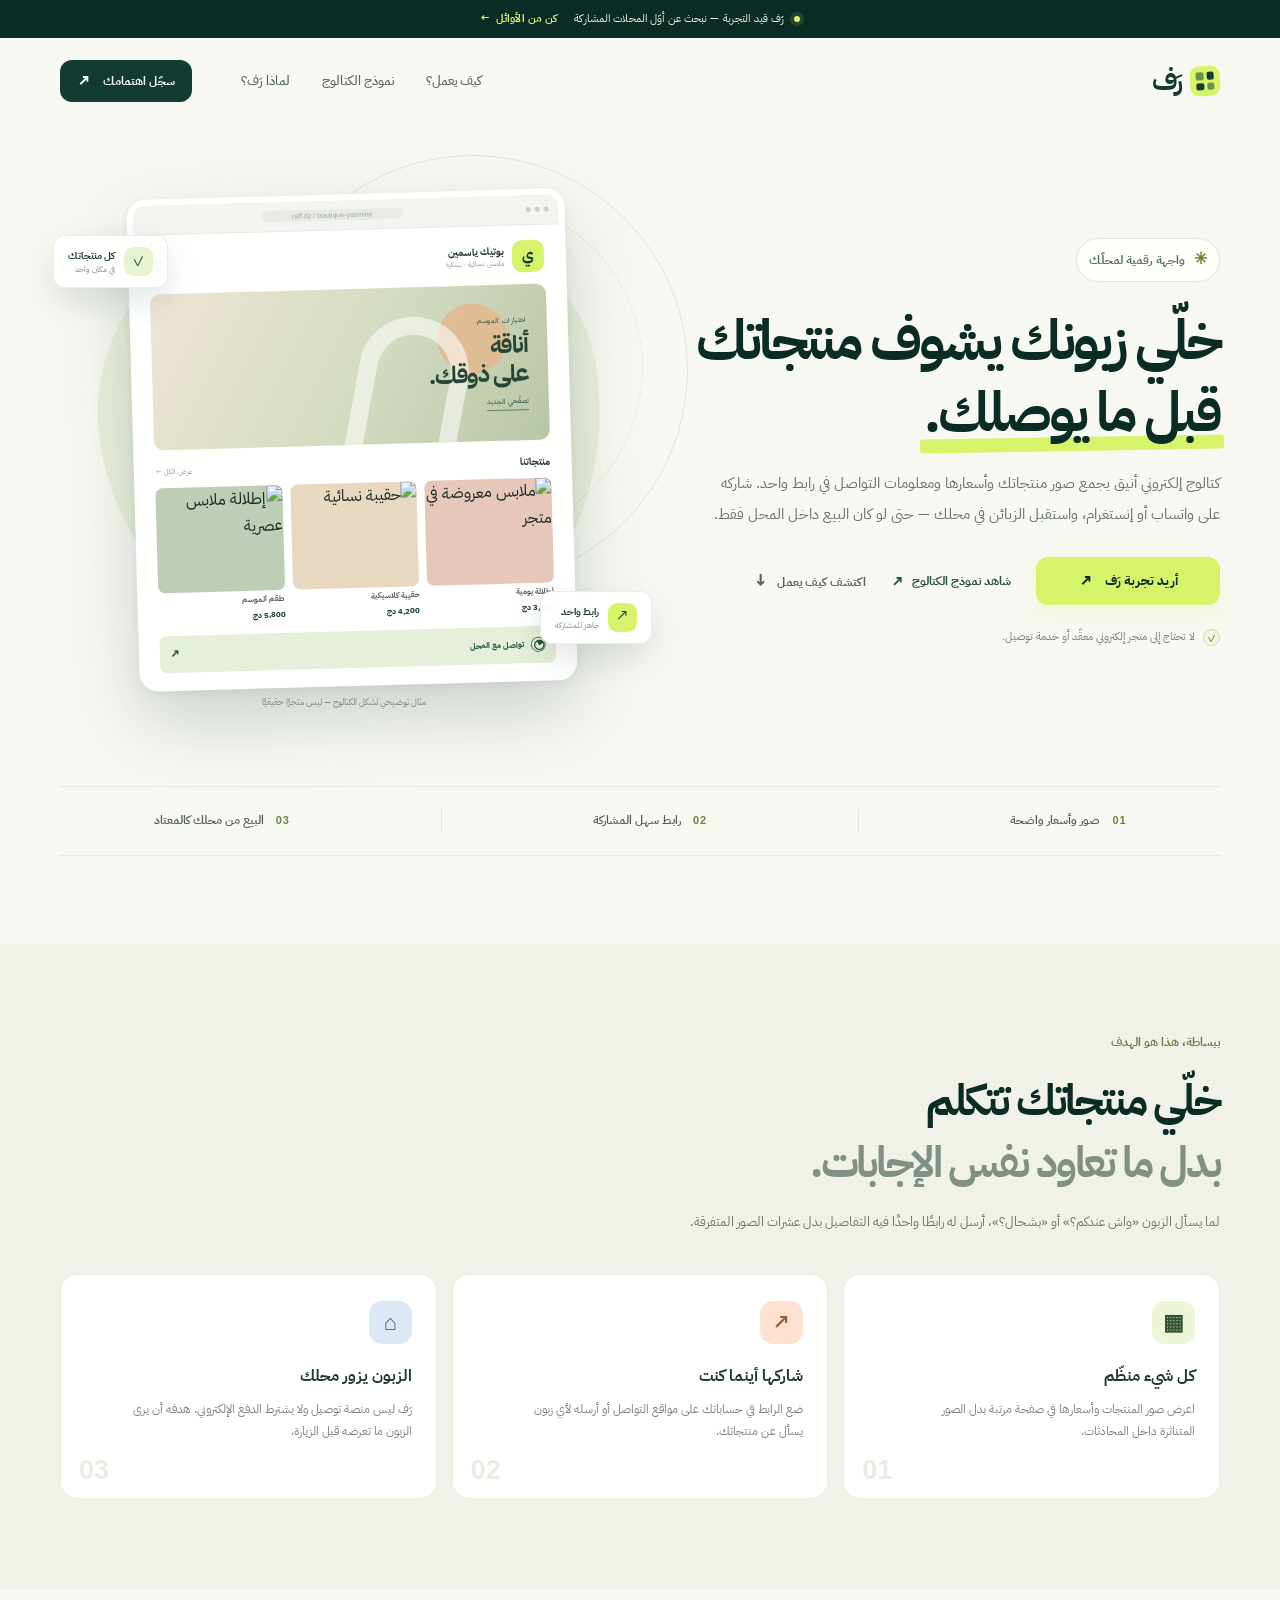
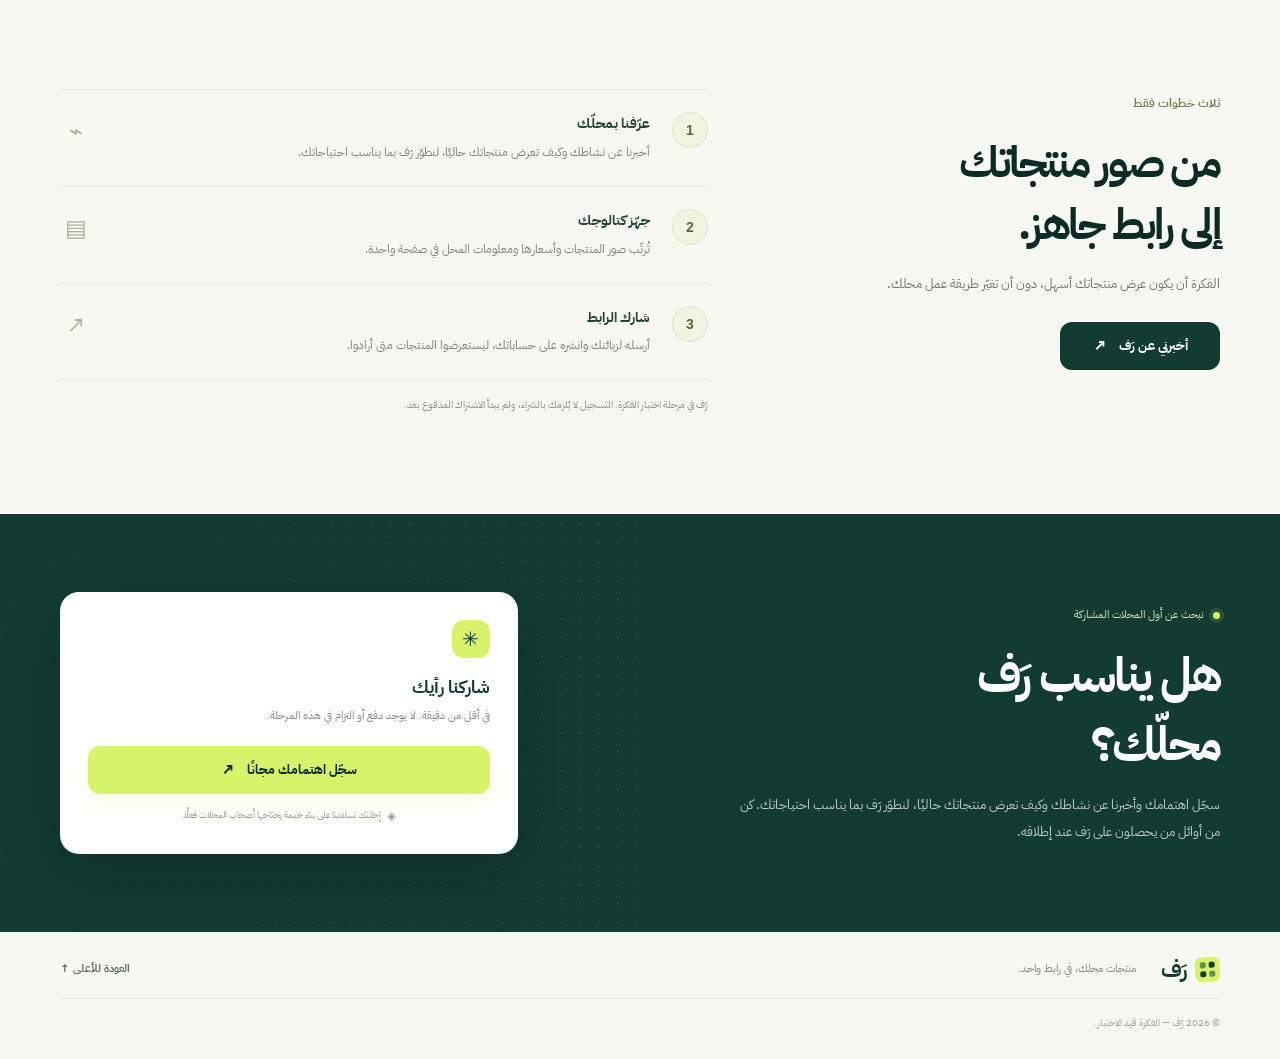
==== index.html @ 0fc5a739 "first commit" ====
<!doctype html>
<html lang="ar" dir="rtl">
<head>
  <meta charset="utf-8">
  <meta name="viewport" content="width=device-width, initial-scale=1">
  <meta name="theme-color" content="#123b32">
  <meta name="description" content="رَف: كتالوج رقمي بسيط وأنيق يعرض صور منتجات محلك وأسعارها في رابط واحد، حتى إن كان البيع داخل المحل فقط.">
  <title>رَف — منتجات محلك، في رابط واحد</title>
  <link rel="stylesheet" href="styles.css">
</head>
<body>
  <div class="announcement">
    <span class="announcement-dot" aria-hidden="true"></span>
    <span>رَف قيد التجربة — نبحث عن أوّل المحلات المشاركة</span>
    <a href="#join">كن من الأوائل <span aria-hidden="true">←</span></a>
  </div>

  <header class="site-header container">
    <a class="brand" href="#top" aria-label="رَف، الصفحة الرئيسية">
      <span class="brand-mark" aria-hidden="true"><i></i><i></i><i></i><i></i></span>
      <span class="brand-name">رَف</span>
    </a>
    <nav class="main-nav" aria-label="التنقل الرئيسي">
      <a href="#how">كيف يعمل؟</a>
      <a href="catalog.html">نموذج الكتالوج</a>
      <a href="#benefits">لماذا رَف؟</a>
    </nav>
    <a class="button button-dark header-cta" href="https://forms.gle/PUT_YOUR_FORM_LINK_HERE" target="_blank" rel="noopener noreferrer">سجّل اهتمامك <span aria-hidden="true">↗</span></a>
  </header>

  <main id="top">
    <section class="hero container">
      <div class="hero-copy">
        <div class="eyebrow"><span class="eyebrow-icon" aria-hidden="true">✳</span> واجهة رقمية لمحلّك</div>
        <h1>خلّي زبونك يشوف منتجاتك <span class="highlight">قبل ما يوصلك.</span></h1>
        <p class="hero-description">كتالوج إلكتروني أنيق يجمع صور منتجاتك وأسعارها ومعلومات التواصل في رابط واحد. شاركه على واتساب أو إنستغرام، واستقبل الزبائن في محلك — حتى لو كان البيع داخل المحل فقط.</p>
        <div class="hero-actions">
          <a class="button button-primary" href="https://forms.gle/PUT_YOUR_FORM_LINK_HERE" target="_blank" rel="noopener noreferrer">أريد تجربة رَف <span aria-hidden="true">↗</span></a>
          <a class="catalog-preview-link" href="catalog.html">شاهد نموذج الكتالوج <span aria-hidden="true">↗</span></a>
          <a class="text-link" href="#how">اكتشف كيف يعمل <span aria-hidden="true">↓</span></a>
        </div>
        <div class="hero-note"><span class="check-icon" aria-hidden="true">✓</span> لا تحتاج إلى متجر إلكتروني معقّد أو خدمة توصيل.</div>
      </div>

      <div class="hero-visual" aria-label="مثال بصري لكتالوج محل ملابس">
        <div class="visual-orbit orbit-one" aria-hidden="true"></div>
        <div class="visual-orbit orbit-two" aria-hidden="true"></div>
        <div class="floating-note note-top"><span class="mini-check" aria-hidden="true">✓</span><span><strong>كل منتجاتك</strong><small>في مكان واحد</small></span></div>
        <div class="catalog-window">
          <div class="browser-bar"><span></span><span></span><span></span><div class="browser-address">raff.dz / boutique-yasmine</div></div>
          <div class="catalog-content">
            <div class="store-topline"><span class="store-avatar">ي</span><div class="store-title"><strong>بوتيك ياسمين</strong><small>ملابس نسائية · بسكرة</small></div><span class="verified-mark" aria-label="مثال توضيحي">✓</span></div>
            <div class="store-cover">
              <div class="cover-copy"><span>اختيارات الموسم</span><strong>أناقة<br>على ذوقك.</strong><small>تصفّحي الجديد</small></div>
              <div class="cover-sun" aria-hidden="true"></div>
              <div class="cover-arch" aria-hidden="true"></div>
            </div>
            <div class="products-heading"><strong>منتجاتنا</strong><span>عرض الكل ←</span></div>
            <div class="product-grid">
              <article class="product-card">
                <div class="product-image image-one"><img src="https://images.unsplash.com/photo-1483985988355-763728e1935b?auto=format&fit=crop&w=360&q=80" alt="ملابس معروضة في متجر" loading="lazy"></div>
                <strong>إطلالة يومية</strong><span>3,500 دج</span>
              </article>
              <article class="product-card">
                <div class="product-image image-two"><img src="https://images.unsplash.com/photo-1548036328-c9fa89d128fa?auto=format&fit=crop&w=360&q=80" alt="حقيبة نسائية" loading="lazy"></div>
                <strong>حقيبة كلاسيكية</strong><span>4,200 دج</span>
              </article>
              <article class="product-card third-product">
                <div class="product-image image-three"><img src="https://images.unsplash.com/photo-1515886657613-9f3515b0c78f?auto=format&fit=crop&w=360&q=80" alt="إطلالة ملابس عصرية" loading="lazy"></div>
                <strong>طقم الموسم</strong><span>5,800 دج</span>
              </article>
            </div>
            <div class="store-contact"><span class="whatsapp-symbol" aria-hidden="true">◔</span><span>تواصل مع المحل</span><span class="contact-arrow" aria-hidden="true">↗</span></div>
          </div>
        </div>
        <div class="floating-note note-bottom"><span class="link-icon" aria-hidden="true">↗</span><span><strong>رابط واحد</strong><small>جاهز للمشاركة</small></span></div>
        <div class="visual-caption">مثال توضيحي لشكل الكتالوج — ليس متجرًا حقيقيًا</div>
      </div>
    </section>

    <section class="proof-strip container" aria-label="مزايا الخدمة">
      <div class="proof-item"><span class="proof-icon">01</span><span>صور وأسعار واضحة</span></div>
      <div class="proof-divider" aria-hidden="true"></div>
      <div class="proof-item"><span class="proof-icon">02</span><span>رابط سهل المشاركة</span></div>
      <div class="proof-divider" aria-hidden="true"></div>
      <div class="proof-item"><span class="proof-icon">03</span><span>البيع من محلك كالمعتاد</span></div>
    </section>

    <section class="benefits-section" id="benefits">
      <div class="container section-inner">
        <div class="section-heading">
          <span class="section-kicker">ببساطة، هذا هو الهدف</span>
          <h2>خلّي منتجاتك تتكلم<br><span class="muted-heading">بدل ما تعاود نفس الإجابات.</span></h2>
          <p>لما يسأل الزبون «واش عندكم؟» أو «بشحال؟»، أرسل له رابطًا واحدًا فيه التفاصيل بدل عشرات الصور المتفرقة.</p>
        </div>
        <div class="benefit-grid">
          <article class="benefit-card">
            <div class="benefit-icon icon-lime" aria-hidden="true">▦</div>
            <h3>كل شيء منظّم</h3>
            <p>اعرض صور المنتجات وأسعارها في صفحة مرتبة بدل الصور المتناثرة داخل المحادثات.</p>
            <span class="card-number">01</span>
          </article>
          <article class="benefit-card">
            <div class="benefit-icon icon-peach" aria-hidden="true">↗</div>
            <h3>شاركها أينما كنت</h3>
            <p>ضع الرابط في حساباتك على مواقع التواصل أو أرسله لأي زبون يسأل عن منتجاتك.</p>
            <span class="card-number">02</span>
          </article>
          <article class="benefit-card">
            <div class="benefit-icon icon-blue" aria-hidden="true">⌂</div>
            <h3>الزبون يزور محلك</h3>
            <p>رَف ليس منصة توصيل ولا يشترط الدفع الإلكتروني. هدفه أن يرى الزبون ما تعرضه قبل الزيارة.</p>
            <span class="card-number">03</span>
          </article>
        </div>
      </div>
    </section>

    <section class="how-section container" id="how">
      <div class="how-intro">
        <span class="section-kicker">ثلاث خطوات فقط</span>
        <h2>من صور منتجاتك<br>إلى رابط جاهز.</h2>
        <p>الفكرة أن يكون عرض منتجاتك أسهل، دون أن تغيّر طريقة عمل محلك.</p>
        <a class="button button-dark" href="https://forms.gle/PUT_YOUR_FORM_LINK_HERE" target="_blank" rel="noopener noreferrer">أخبرني عن رَف <span aria-hidden="true">↗</span></a>
      </div>
      <div class="steps-list">
        <article class="step-item"><span class="step-num">1</span><div><h3>عرّفنا بمحلّك</h3><p>أخبرنا عن نشاطك وكيف تعرض منتجاتك حاليًا، لنطوّر رَف بما يناسب احتياجاتك.</p></div><span class="step-symbol" aria-hidden="true">⌁</span></article>
        <article class="step-item"><span class="step-num">2</span><div><h3>جهّز كتالوجك</h3><p>تُرتّب صور المنتجات وأسعارها ومعلومات المحل في صفحة واحدة.</p></div><span class="step-symbol" aria-hidden="true">▤</span></article>
        <article class="step-item"><span class="step-num">3</span><div><h3>شارك الرابط</h3><p>أرسله لزبائنك وانشره على حساباتك، ليستعرضوا المنتجات متى أرادوا.</p></div><span class="step-symbol" aria-hidden="true">↗</span></article>
        <p class="steps-disclaimer">رَف في مرحلة اختبار الفكرة. التسجيل لا يُلزمك بالشراء، ولم يبدأ الاشتراك المدفوع بعد.</p>
      </div>
    </section>

    <section class="join-section" id="join">
      <div class="join-pattern" aria-hidden="true"></div>
      <div class="container join-content">
        <div class="join-copy">
          <span class="join-label"><span></span> نبحث عن أول المحلات المشاركة</span>
          <h2>هل يناسب رَف<br>محلّك؟</h2>
          <p>سجّل اهتمامك وأخبرنا عن نشاطك وكيف تعرض منتجاتك حاليًا، لنطوّر رَف بما يناسب احتياجاتك. كن من أوائل من يحصلون على رَف عند إطلاقه.</p>
        </div>
        <div class="join-action-card">
          <div class="form-mini-icon" aria-hidden="true">✳</div>
          <h3>شاركنا رأيك</h3>
          <p>في أقل من دقيقة. لا يوجد دفع أو التزام في هذه المرحلة.</p>
          <a class="button button-primary button-full" href="https://forms.gle/PUT_YOUR_FORM_LINK_HERE" target="_blank" rel="noopener noreferrer">سجّل اهتمامك مجانًا <span aria-hidden="true">↗</span></a>
          <span class="privacy-note"><span aria-hidden="true">◈</span>إجابتك تساعدنا على بناء خدمة يحتاجها أصحاب المحلات فعلًا.</span>
        </div>
      </div>
    </section>
  </main>

  <footer class="site-footer container">
    <a class="brand footer-brand" href="#top" aria-label="رَف، العودة إلى الأعلى"><span class="brand-mark" aria-hidden="true"><i></i><i></i><i></i><i></i></span><span class="brand-name">رَف</span></a>
    <p>منتجات محلك، في رابط واحد.</p>
    <a href="#top" class="back-to-top">العودة للأعلى ↑</a>
    <small>© 2026 رَف — الفكرة قيد الاختبار.</small>
  </footer>
</body>
</html>
---- styles.css ----
@import url('https://fonts.googleapis.com/css2?family=IBM+Plex+Sans+Arabic:wght@400;500;600;700&display=swap');

:root {
  --forest: #123b32;
  --forest-deep: #0b2b25;
  --forest-soft: #1d5144;
  --lime: #d7f36a;
  --lime-dark: #c5e64d;
  --paper: #f8f8f2;
  --white: #ffffff;
  --ink: #172722;
  --muted: #68756e;
  --line: #e5e8df;
  --peach: #ffe1cf;
  --blue: #dce9f4;
  --radius-lg: 28px;
  --shadow: 0 28px 80px rgba(11, 43, 37, .13);
}

* { box-sizing: border-box; }
html { scroll-behavior: smooth; }
body {
  margin: 0;
  background: var(--paper);
  color: var(--ink);
  font-family: "IBM Plex Sans Arabic", Tahoma, Arial, sans-serif;
  line-height: 1.7;
  -webkit-font-smoothing: antialiased;
}
a { color: inherit; text-decoration: none; }
button, a { -webkit-tap-highlight-color: transparent; }
.container { width: min(1160px, calc(100% - 48px)); margin-inline: auto; }

.announcement {
  min-height: 38px;
  padding: 7px 20px;
  display: flex;
  align-items: center;
  justify-content: center;
  gap: 10px;
  background: var(--forest-deep);
  color: #edf3e3;
  font-size: 11px;
  letter-spacing: .01em;
}
.announcement-dot { width: 6px; height: 6px; background: var(--lime); border-radius: 50%; box-shadow: 0 0 0 4px rgba(215,243,106,.13); }
.announcement a { color: var(--lime); font-weight: 700; margin-inline-start: 7px; white-space: nowrap; }
.announcement a span { display: inline-block; margin-inline-start: 3px; }

.site-header { height: 86px; display: flex; align-items: center; justify-content: space-between; gap: 24px; }
.brand { display: inline-flex; align-items: center; gap: 9px; flex-shrink: 0; }
.brand-name { font-size: 27px; line-height: 1; font-weight: 700; letter-spacing: -.07em; color: var(--forest); }
.brand-mark { width: 30px; height: 30px; padding: 6px; display: grid; grid-template-columns: 1fr 1fr; gap: 3px; background: var(--lime); border-radius: 9px; transform: rotate(-4deg); }
.brand-mark i { display: block; border-radius: 2px; background: var(--forest); }
.brand-mark i:nth-child(2), .brand-mark i:nth-child(3) { opacity: .55; }
.main-nav { display: flex; align-items: center; gap: 32px; margin-inline-start: auto; margin-inline-end: 25px; }
.main-nav a { color: #59685f; font-size: 13px; font-weight: 500; transition: color .2s; }
.main-nav a:hover, .text-link:hover { color: var(--forest-soft); }
.button { min-height: 48px; display: inline-flex; align-items: center; justify-content: center; gap: 12px; border: 1px solid transparent; border-radius: 12px; padding: 12px 20px; font-family: inherit; font-size: 13px; font-weight: 700; transition: transform .2s, background .2s, box-shadow .2s; }
.button:hover { transform: translateY(-2px); }
.button span { font-size: 16px; line-height: 1; }
.button-dark { color: #fff; background: var(--forest); }
.button-dark:hover { background: var(--forest-soft); }
.header-cta { min-height: 42px; padding: 9px 16px; font-size: 12px; }
.button-primary { color: var(--forest-deep); background: var(--lime); box-shadow: 0 8px 20px rgba(215,243,106,.18); }
.button-primary:hover { background: var(--lime-dark); box-shadow: 0 11px 25px rgba(215,243,106,.25); }
.button-full { width: 100%; }

.hero { display: grid; grid-template-columns: .96fr 1.04fr; align-items: center; gap: 38px; padding-top: 48px; padding-bottom: 72px; }
.hero-copy { padding-block: 32px; position: relative; z-index: 2; }
.eyebrow, .section-kicker { display: inline-flex; align-items: center; gap: 9px; color: #547264; font-size: 12px; font-weight: 700; }
.eyebrow { padding: 7px 12px; border: 1px solid #e3e8da; border-radius: 50px; background: #fffef9; }
.eyebrow-icon { color: #6c8535; font-size: 16px; }
h1 { max-width: 570px; margin: 23px 0 18px; color: var(--forest-deep); font-size: clamp(37px, 4.3vw, 57px); line-height: 1.32; font-weight: 700; letter-spacing: -.055em; }
.highlight { position: relative; white-space: nowrap; z-index: 0; }
.highlight::after { content: ""; position: absolute; right: -4px; left: -4px; bottom: 3px; height: 14px; border-radius: 3px; background: var(--lime); z-index: -1; transform: rotate(-1deg); }
.hero-description { max-width: 510px; margin: 0; color: #637169; font-size: 15px; line-height: 2.05; }
.hero-actions { display: flex; align-items: center; gap: 25px; flex-wrap: wrap; margin-top: 28px; }
.hero-actions .button { min-width: 184px; }
.text-link { font-size: 12px; color: #516259; font-weight: 700; transition: color .2s; }
.text-link span { margin-inline-start: 6px; font-size: 17px; }
.hero-note { display: flex; align-items: center; gap: 8px; margin-top: 23px; color: #77837a; font-size: 11px; }
.check-icon { width: 17px; height: 17px; display: inline-grid; place-items: center; border: 1px solid #cbd7b1; border-radius: 50%; color: #58772d; background: #f0f5df; font-size: 10px; }

.hero-visual { position: relative; min-width: 0; padding: 22px 8px 28px; isolation: isolate; }
.hero-visual::before { content: ""; position: absolute; inset: 4% 7% 8%; background: #eaf0dc; border-radius: 47% 53% 47% 53% / 44% 44% 56% 56%; transform: rotate(-8deg); z-index: -2; }
.visual-orbit { position: absolute; border: 1px solid rgba(18,59,50,.1); border-radius: 50%; z-index: -1; }
.orbit-one { width: 430px; height: 430px; top: -17px; right: -45px; }
.orbit-two { width: 340px; height: 340px; top: 26px; right: 0; border-style: dashed; }
.catalog-window { width: min(100%, 438px); margin-inline: auto; overflow: hidden; border: 6px solid rgba(255,255,255,.9); border-radius: 19px; background: #fff; box-shadow: 0 30px 72px rgba(18,59,50,.2), 0 3px 10px rgba(18,59,50,.06); transform: rotate(-1.6deg); }
.browser-bar { height: 30px; background: #f2f4ef; display: flex; align-items: center; gap: 4px; padding: 0 10px; border-bottom: 1px solid #e8ebe5; }
.browser-bar > span { width: 5px; height: 5px; border-radius: 50%; background: #cbd0c5; }
.browser-address { direction: ltr; margin-inline: auto; padding: 2px 30px; border-radius: 5px; color: #9ba39b; background: #e8ebe5; font: 7px Arial, sans-serif; }
.catalog-content { padding: 15px 15px 12px; }
.store-topline { display: flex; align-items: center; gap: 8px; padding: 0 1px 12px; }
.store-avatar { display: grid; place-items: center; width: 32px; height: 32px; border-radius: 10px; color: var(--forest); background: var(--lime); font-size: 15px; font-weight: 700; }
.store-title { display: flex; flex-direction: column; line-height: 1.55; }
.store-title strong { font-size: 10px; color: #223b32; }
.store-title small { color: #8b958d; font-size: 7px; }
.verified-mark { margin-inline-start: auto; display: grid; place-items: center; width: 14px; height: 14px; border-radius: 50%; color: #fff; background: #739553; font: 8px Arial,sans-serif; }
.store-cover { position: relative; overflow: hidden; height: 156px; display: flex; align-items: center; background: linear-gradient(118deg, #eee5d5 0%, #d2dbbf 56%, #b9c6a5 100%); border-radius: 10px; }
.cover-copy { position: relative; z-index: 2; display: flex; flex-direction: column; align-items: flex-start; padding-inline-start: 20px; color: #274536; }
.cover-copy > span { font-size: 7px; letter-spacing: .05em; margin-bottom: 4px; }
.cover-copy strong { font-size: 24px; line-height: 1.2; letter-spacing: -.06em; }
.cover-copy small { margin-top: 8px; font-size: 7px; border-bottom: 1px solid #6d7f5b; padding-bottom: 2px; }
.cover-sun { position: absolute; top: 18px; right: 40px; width: 70px; height: 70px; background: #e5b78c; border-radius: 50%; opacity: .8; }
.cover-arch { position: absolute; bottom: -28px; right: 84px; width: 110px; height: 155px; border: 18px solid rgba(255,255,255,.55); border-bottom: 0; border-radius: 70px 70px 0 0; transform: rotate(12deg); }
.products-heading { display: flex; align-items: center; justify-content: space-between; margin: 13px 1px 8px; }
.products-heading strong { color: #263a30; font-size: 10px; }
.products-heading span { color: #8c988b; font-size: 7px; }
.product-grid { display: grid; grid-template-columns: repeat(3, minmax(0, 1fr)); gap: 8px; }
.product-card { min-width: 0; display: flex; flex-direction: column; gap: 2px; }
.product-image { height: 105px; overflow: hidden; background: #e7e8dc; border-radius: 7px; }
.product-image img { display: block; width: 100%; height: 100%; object-fit: cover; }
.image-one { background: #e8c7bb; }
.image-two { background: #e8d8c0; }
.image-three { background: #bfcdb6; }
.product-card strong { overflow: hidden; color: #48564b; font-size: 8px; font-weight: 600; white-space: nowrap; text-overflow: ellipsis; }
.product-card > span { color: #183e31; font-size: 8px; font-weight: 700; }
.store-contact { display: flex; align-items: center; justify-content: center; gap: 7px; margin-top: 12px; padding: 8px 10px; background: #e5efda; color: #28513d; border-radius: 7px; font-size: 8px; font-weight: 700; }
.whatsapp-symbol { display: inline-grid; place-items: center; width: 15px; height: 15px; border: 1.5px solid #53845a; border-radius: 50%; font-size: 13px; line-height: 1; transform: rotate(-30deg); }
.contact-arrow { margin-inline-start: auto; font-size: 12px; }
.floating-note { display: flex; align-items: center; gap: 9px; padding: 11px 14px; background: rgba(255,255,255,.96); border: 1px solid rgba(229,232,223,.8); border-radius: 12px; box-shadow: 0 14px 32px rgba(18,59,50,.12); position: absolute; z-index: 3; }
.floating-note span:last-child { display: flex; flex-direction: column; line-height: 1.5; }
.floating-note strong { font-size: 10px; color: #1a382f; }
.floating-note small { font-size: 8px; color: #7f8b81; }
.mini-check, .link-icon { display: grid; place-items: center; flex-shrink: 0; width: 29px; height: 29px; border-radius: 9px; color: #2b513b; background: #e8f3cf; font-size: 14px; }
.link-icon { color: var(--forest); background: var(--lime); font-size: 16px; }
.note-top { top: 63px; left: -7px; }
.note-bottom { bottom: 70px; right: -9px; }
.visual-caption { position: absolute; bottom: 3px; width: 100%; text-align: center; color: #839087; font-size: 9px; }

.proof-strip { display: flex; align-items: center; justify-content: space-around; gap: 20px; padding: 22px 28px; margin-bottom: 88px; border-block: 1px solid var(--line); }
.proof-item { display: flex; align-items: center; gap: 12px; color: #536259; font-size: 12px; font-weight: 600; }
.proof-icon { color: #698247; font-family: Arial, sans-serif; font-size: 11px; font-weight: 700; letter-spacing: .08em; }
.proof-divider { width: 1px; height: 24px; background: #e0e5d8; }

.benefits-section { padding-block: 84px 90px; background: #f0f2e9; }
.section-heading { max-width: 680px; margin-bottom: 39px; }
.section-kicker { color: #6a824a; }
h2 { margin: 15px 0; font-size: clamp(31px, 3.6vw, 43px); line-height: 1.45; color: var(--forest-deep); font-weight: 700; letter-spacing: -.05em; }
.muted-heading { color: #819084; }
.section-heading > p, .how-intro > p { max-width: 545px; margin: 0; color: #69766c; font-size: 13px; line-height: 2; }
.benefit-grid { display: grid; grid-template-columns: repeat(3, 1fr); gap: 15px; }
.benefit-card { min-height: 225px; position: relative; padding: 26px 24px; background: #fff; border: 1px solid #e8ebdf; border-radius: 17px; overflow: hidden; transition: transform .2s, box-shadow .2s; }
.benefit-card:hover { transform: translateY(-4px); box-shadow: 0 15px 35px rgba(18,59,50,.07); }
.benefit-icon { width: 43px; height: 43px; display: grid; place-items: center; border-radius: 13px; font-size: 22px; font-weight: 600; }
.icon-lime { color: #365331; background: #edf5d7; }
.icon-peach { color: #975e3d; background: var(--peach); }
.icon-blue { color: #3d627f; background: var(--blue); }
.benefit-card h3 { margin: 19px 0 7px; color: #203b30; font-size: 16px; }
.benefit-card p { max-width: 280px; margin: 0; color: #79837b; font-size: 12px; line-height: 1.9; }
.card-number { position: absolute; bottom: 12px; left: 18px; color: #e8ece3; font: 700 27px Arial,sans-serif; }

.how-section { display: grid; grid-template-columns: .8fr 1.2fr; gap: 80px; padding-block: 100px; }
.how-intro h2 { margin-bottom: 15px; }
.how-intro > p { max-width: 360px; margin-bottom: 25px; }
.how-intro .button { min-width: 160px; }
.steps-list { border-top: 1px solid var(--line); }
.step-item { display: grid; grid-template-columns: 42px 1fr 32px; align-items: start; gap: 16px; padding: 22px 0; border-bottom: 1px solid var(--line); }
.step-num { width: 36px; height: 36px; display: grid; place-items: center; border: 1px solid #dce4ce; border-radius: 50%; background: #f0f5df; color: #516b36; font: 600 14px Arial,sans-serif; }
.step-item h3 { margin: 0 0 5px; color: #244035; font-size: 14px; }
.step-item p { max-width: 430px; margin: 0; color: #79837a; font-size: 12px; line-height: 1.9; }
.step-symbol { color: #a4b395; font-size: 23px; text-align: center; }
.steps-disclaimer { margin: 15px 0 0; color: #8a9289; font-size: 10px; line-height: 1.9; }

.join-section { position: relative; overflow: hidden; padding-block: 78px; background: var(--forest); color: #fff; }
.join-pattern { position: absolute; inset: 0 50% 0 0; opacity: .12; background-image: radial-gradient(#d7f36a 1px, transparent 1px); background-size: 19px 19px; mask-image: linear-gradient(90deg, transparent, #000); }
.join-content { position: relative; display: grid; grid-template-columns: 1fr .73fr; align-items: center; gap: 75px; }
.join-label { display: inline-flex; align-items: center; gap: 9px; color: #d7e8bf; font-size: 11px; }
.join-label span { width: 7px; height: 7px; border-radius: 50%; background: var(--lime); box-shadow: 0 0 0 4px rgba(215,243,106,.13); }
.join-copy h2 { color: #fff; margin: 14px 0 12px; font-size: clamp(34px, 4vw, 47px); }
.join-copy p { max-width: 490px; margin: 0; color: #c0d0c7; font-size: 13px; line-height: 2.1; }
.join-action-card { padding: 27px; color: var(--ink); background: #fff; border: 1px solid rgba(255,255,255,.4); border-radius: 19px; box-shadow: 0 20px 65px rgba(0,0,0,.16); }
.form-mini-icon { width: 38px; height: 38px; display: grid; place-items: center; border-radius: 12px; color: var(--forest); background: var(--lime); font-size: 20px; }
.join-action-card h3 { margin: 14px 0 3px; color: var(--forest); font-size: 18px; }
.join-action-card > p { margin: 0 0 19px; color: #7c877e; font-size: 11px; line-height: 1.9; }
.privacy-note { display: flex; justify-content: center; align-items: center; gap: 6px; margin-top: 12px; color: #929b92; font-size: 9px; }
.privacy-note span { font-size: 12px; }

.site-footer { display: grid; grid-template-columns: auto 1fr auto; align-items: center; gap: 16px 25px; padding-block: 25px 28px; }
.footer-brand .brand-mark { width: 25px; height: 25px; padding: 5px; border-radius: 7px; }
.footer-brand .brand-name { font-size: 22px; }
.site-footer p { margin: 0; color: #7c877d; font-size: 11px; }
.back-to-top { color: #526259; font-size: 11px; font-weight: 600; }
.site-footer > small { grid-column: 1 / -1; padding-top: 15px; border-top: 1px solid var(--line); color: #9aa298; font-size: 10px; }

@media (min-width: 1400px) {
  .hero { padding-top: 62px; padding-bottom: 88px; }
}
@media (max-width: 900px) {
  .container { width: min(100% - 36px, 680px); }
  .main-nav { gap: 18px; margin-inline-end: 4px; }
  .hero { grid-template-columns: 1fr; gap: 10px; padding-top: 25px; }
  .hero-copy { padding-block: 22px 0; }
  .hero-visual { width: min(100%, 540px); margin: 0 auto; padding-block: 30px 33px; }
  .catalog-window { width: min(100%, 410px); }
  .note-top { left: 0; }
  .note-bottom { right: -1px; }
  .orbit-one { right: 0; }
  .orbit-two { right: 40px; }
  .proof-strip { margin-bottom: 60px; }
  .benefits-section { padding-block: 65px; }
  .how-section { grid-template-columns: 1fr; gap: 40px; padding-block: 70px; }
  .join-content { grid-template-columns: 1fr .9fr; gap: 30px; }
}
@media (max-width: 600px) {
  .container { width: calc(100% - 34px); }
  .announcement { gap: 7px; padding-inline: 10px; font-size: 9px; }
  .announcement a { margin-inline-start: 2px; }
  .site-header { height: 72px; gap: 10px; }
  .brand-name { font-size: 24px; }
  .brand-mark { width: 27px; height: 27px; padding: 5px; }
  .main-nav { display: none; }
  .header-cta { padding: 8px 12px; min-height: 39px; font-size: 10px; }
  .hero { padding-top: 18px; padding-bottom: 40px; }
  .hero-copy { padding-top: 15px; }
  .eyebrow { font-size: 10px; }
  h1 { margin-top: 18px; font-size: clamp(34px, 9.6vw, 46px); line-height: 1.4; }
  .hero-description { font-size: 13px; line-height: 2; }
  .hero-actions { align-items: flex-start; gap: 18px; margin-top: 23px; }
  .hero-actions .button { min-width: 0; padding: 12px 16px; font-size: 12px; }
  .text-link { align-self: center; font-size: 11px; }
  .hero-note { align-items: flex-start; font-size: 10px; }
  .hero-visual { padding: 23px 4px 32px; margin-top: 10px; }
  .catalog-window { width: 94%; border-width: 5px; }
  .catalog-content { padding: 11px 10px 9px; }
  .store-cover { height: 130px; }
  .product-image { height: 83px; }
  .cover-copy { padding-inline-start: 14px; }
  .cover-copy strong { font-size: 21px; }
  .cover-sun { right: 23px; width: 60px; height: 60px; }
  .cover-arch { right: 55px; }
  .note-top { top: 39px; left: -3px; }
  .note-bottom { bottom: 53px; right: -3px; }
  .floating-note { padding: 8px 10px; gap: 6px; }
  .floating-note strong { font-size: 9px; }
  .floating-note small { font-size: 7px; }
  .mini-check, .link-icon { width: 25px; height: 25px; }
  .visual-caption { font-size: 8px; }
  .proof-strip { display: grid; grid-template-columns: 1fr; gap: 13px; align-items: start; padding: 20px 4px; margin-bottom: 42px; }
  .proof-item { gap: 11px; font-size: 11px; }
  .proof-divider { width: 100%; height: 1px; }
  .benefits-section { padding-block: 52px; }
  .section-heading { margin-bottom: 25px; }
  h2 { font-size: 32px; }
  .section-heading > p, .how-intro > p { font-size: 12px; }
  .benefit-grid { grid-template-columns: 1fr; gap: 10px; }
  .benefit-card { min-height: 0; padding: 21px; }
  .benefit-card h3 { margin-top: 13px; }
  .benefit-card p { max-width: 100%; padding-bottom: 3px; }
  .how-section { padding-block: 54px; gap: 29px; }
  .step-item { grid-template-columns: 35px 1fr 22px; gap: 12px; padding-block: 18px; }
  .step-num { width: 31px; height: 31px; }
  .step-item h3 { font-size: 13px; }
  .step-item p { font-size: 11px; }
  .join-section { padding-block: 53px; }
  .join-content { grid-template-columns: 1fr; gap: 26px; }
  .join-copy h2 { font-size: 38px; }
  .join-copy p { font-size: 12px; }
  .join-action-card { padding: 23px; }
  .site-footer { grid-template-columns: auto 1fr; gap: 10px 15px; }
  .site-footer p { font-size: 10px; }
  .back-to-top { grid-column: 1 / -1; grid-row: 2; }
  .site-footer > small { margin-top: 6px; }
}

@media (prefers-reduced-motion: reduce) {
  html { scroll-behavior: auto; }
  *, *::before, *::after { transition-duration: .01ms !important; animation-duration: .01ms !important; }
}


/* Link to the catalog preview added for the landing-page experiment */
.catalog-preview-link { display: inline-flex; align-items: center; justify-content: center; gap: 7px; color: #284f40; font-size: 12px; font-weight: 700; white-space: nowrap; }
.catalog-preview-link span { font-size: 15px; }
.catalog-preview-link:hover { color: #698247; }
@media (max-width: 600px) { .catalog-preview-link { font-size: 11px; } }
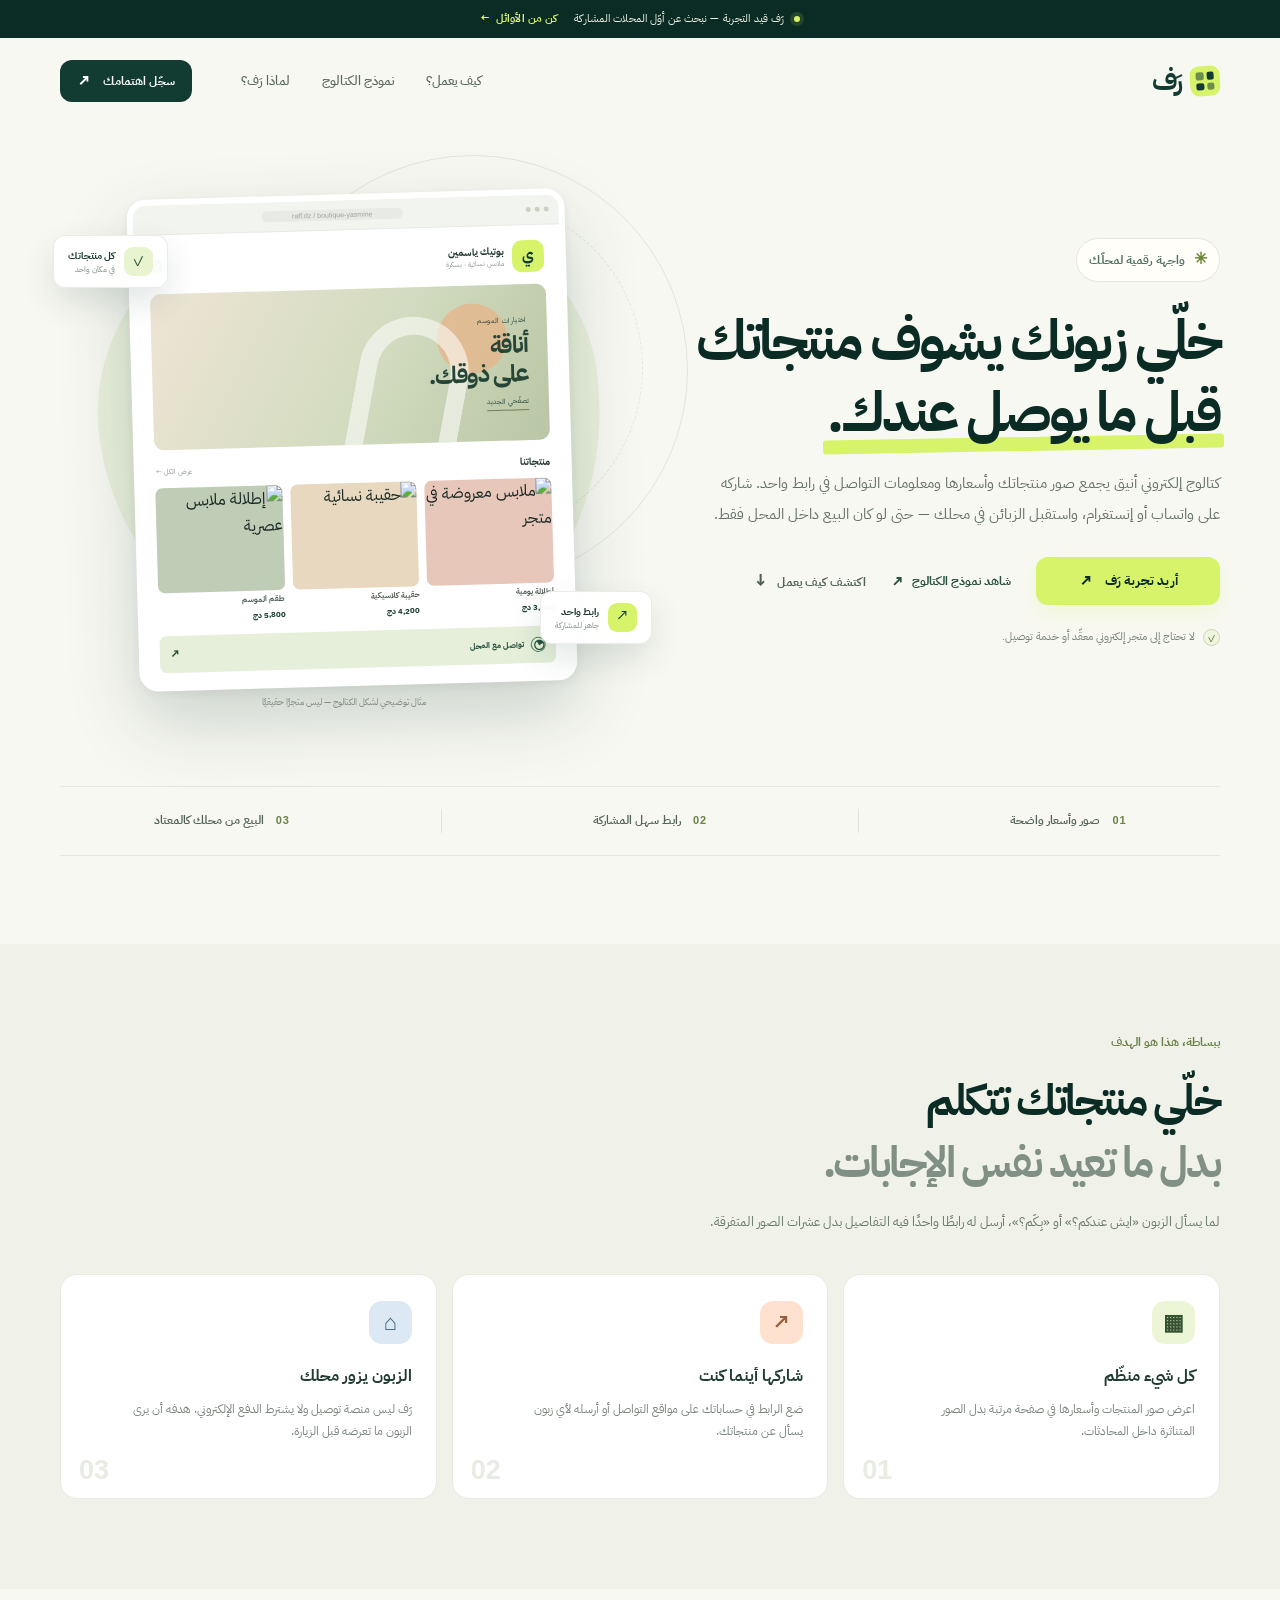
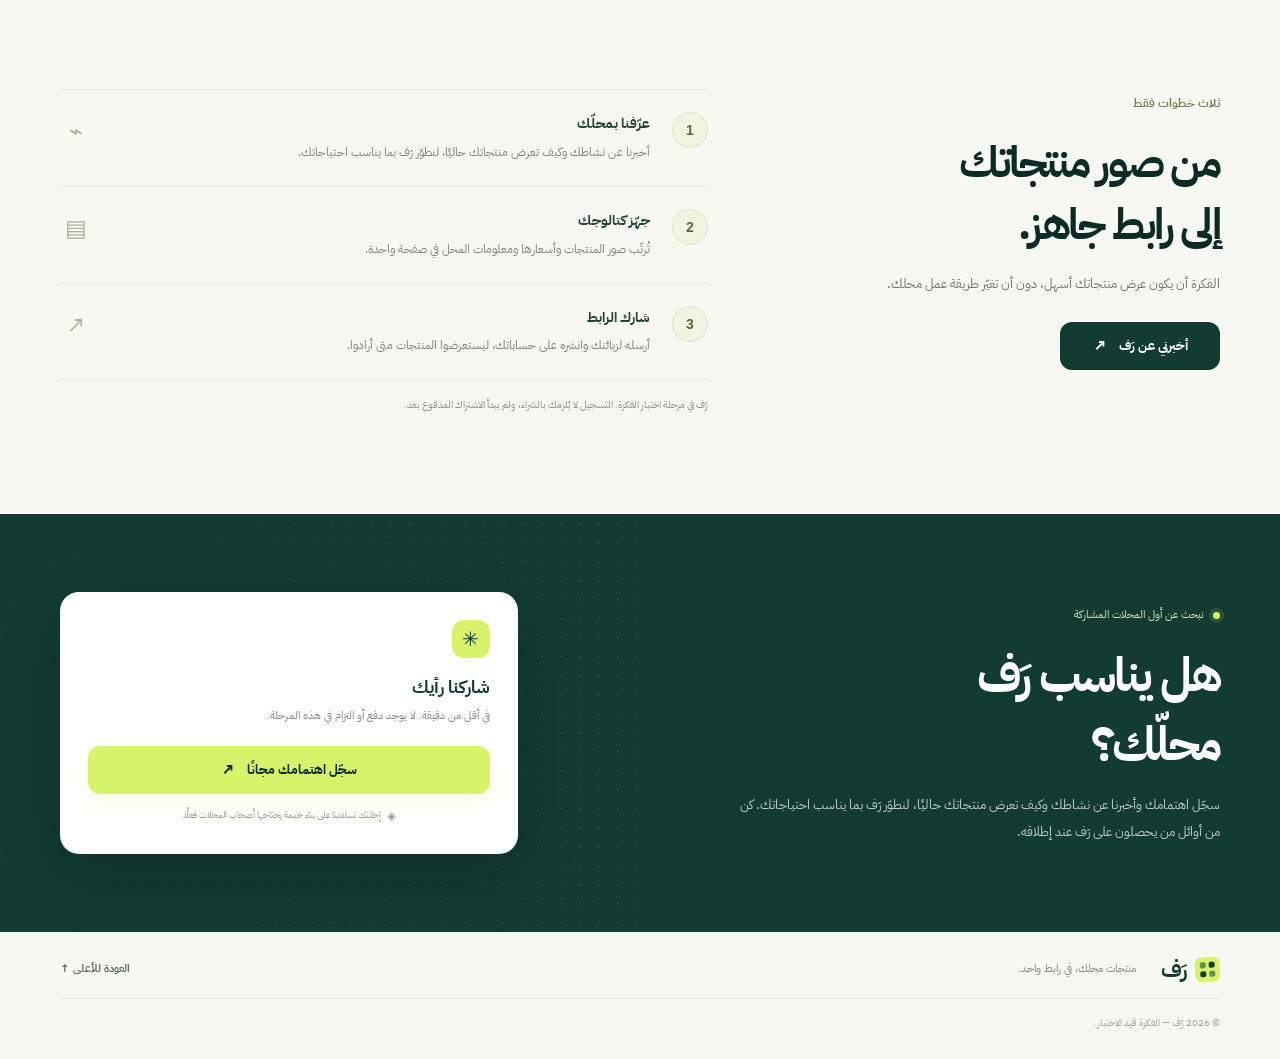
==== commit 6a405780: "N/A" ====
--- a/index.html
+++ b/index.html
@@ -25,17 +25,17 @@
       <a href="catalog.html">نموذج الكتالوج</a>
       <a href="#benefits">لماذا رَف؟</a>
     </nav>
-    <a class="button button-dark header-cta" href="https://forms.gle/PUT_YOUR_FORM_LINK_HERE" target="_blank" rel="noopener noreferrer">سجّل اهتمامك <span aria-hidden="true">↗</span></a>
+    <a class="button button-dark header-cta" href="https://forms.gle/eb7cZRVgDXHjj2559" target="_blank" rel="noopener noreferrer">سجّل اهتمامك <span aria-hidden="true">↗</span></a>
   </header>
 
   <main id="top">
     <section class="hero container">
       <div class="hero-copy">
         <div class="eyebrow"><span class="eyebrow-icon" aria-hidden="true">✳</span> واجهة رقمية لمحلّك</div>
-        <h1>خلّي زبونك يشوف منتجاتك <span class="highlight">قبل ما يوصلك.</span></h1>
+        <h1>خلّي زبونك يشوف منتجاتك <span class="highlight">قبل ما يوصل عندك.</span></h1>
         <p class="hero-description">كتالوج إلكتروني أنيق يجمع صور منتجاتك وأسعارها ومعلومات التواصل في رابط واحد. شاركه على واتساب أو إنستغرام، واستقبل الزبائن في محلك — حتى لو كان البيع داخل المحل فقط.</p>
         <div class="hero-actions">
-          <a class="button button-primary" href="https://forms.gle/PUT_YOUR_FORM_LINK_HERE" target="_blank" rel="noopener noreferrer">أريد تجربة رَف <span aria-hidden="true">↗</span></a>
+          <a class="button button-primary" href="https://forms.gle/eb7cZRVgDXHjj2559" target="_blank" rel="noopener noreferrer">أريد تجربة رَف <span aria-hidden="true">↗</span></a>
           <a class="catalog-preview-link" href="catalog.html">شاهد نموذج الكتالوج <span aria-hidden="true">↗</span></a>
           <a class="text-link" href="#how">اكتشف كيف يعمل <span aria-hidden="true">↓</span></a>
         </div>
@@ -90,8 +90,8 @@
       <div class="container section-inner">
         <div class="section-heading">
           <span class="section-kicker">ببساطة، هذا هو الهدف</span>
-          <h2>خلّي منتجاتك تتكلم<br><span class="muted-heading">بدل ما تعاود نفس الإجابات.</span></h2>
-          <p>لما يسأل الزبون «واش عندكم؟» أو «بشحال؟»، أرسل له رابطًا واحدًا فيه التفاصيل بدل عشرات الصور المتفرقة.</p>
+          <h2>خلّي منتجاتك تتكلم<br><span class="muted-heading">بدل ما تعيد نفس الإجابات.</span></h2>
+          <p>لما يسأل الزبون «ايش عندكم؟» أو «بِـكَم؟»، أرسل له رابطًا واحدًا فيه التفاصيل بدل عشرات الصور المتفرقة.</p>
         </div>
         <div class="benefit-grid">
           <article class="benefit-card">
@@ -121,7 +121,7 @@
         <span class="section-kicker">ثلاث خطوات فقط</span>
         <h2>من صور منتجاتك<br>إلى رابط جاهز.</h2>
         <p>الفكرة أن يكون عرض منتجاتك أسهل، دون أن تغيّر طريقة عمل محلك.</p>
-        <a class="button button-dark" href="https://forms.gle/PUT_YOUR_FORM_LINK_HERE" target="_blank" rel="noopener noreferrer">أخبرني عن رَف <span aria-hidden="true">↗</span></a>
+        <a class="button button-dark" href="https://forms.gle/eb7cZRVgDXHjj2559" target="_blank" rel="noopener noreferrer">أخبرني عن رَف <span aria-hidden="true">↗</span></a>
       </div>
       <div class="steps-list">
         <article class="step-item"><span class="step-num">1</span><div><h3>عرّفنا بمحلّك</h3><p>أخبرنا عن نشاطك وكيف تعرض منتجاتك حاليًا، لنطوّر رَف بما يناسب احتياجاتك.</p></div><span class="step-symbol" aria-hidden="true">⌁</span></article>
@@ -143,7 +143,7 @@
           <div class="form-mini-icon" aria-hidden="true">✳</div>
           <h3>شاركنا رأيك</h3>
           <p>في أقل من دقيقة. لا يوجد دفع أو التزام في هذه المرحلة.</p>
-          <a class="button button-primary button-full" href="https://forms.gle/PUT_YOUR_FORM_LINK_HERE" target="_blank" rel="noopener noreferrer">سجّل اهتمامك مجانًا <span aria-hidden="true">↗</span></a>
+          <a class="button button-primary button-full" href="https://forms.gle/eb7cZRVgDXHjj2559" target="_blank" rel="noopener noreferrer">سجّل اهتمامك مجانًا <span aria-hidden="true">↗</span></a>
           <span class="privacy-note"><span aria-hidden="true">◈</span>إجابتك تساعدنا على بناء خدمة يحتاجها أصحاب المحلات فعلًا.</span>
         </div>
       </div>
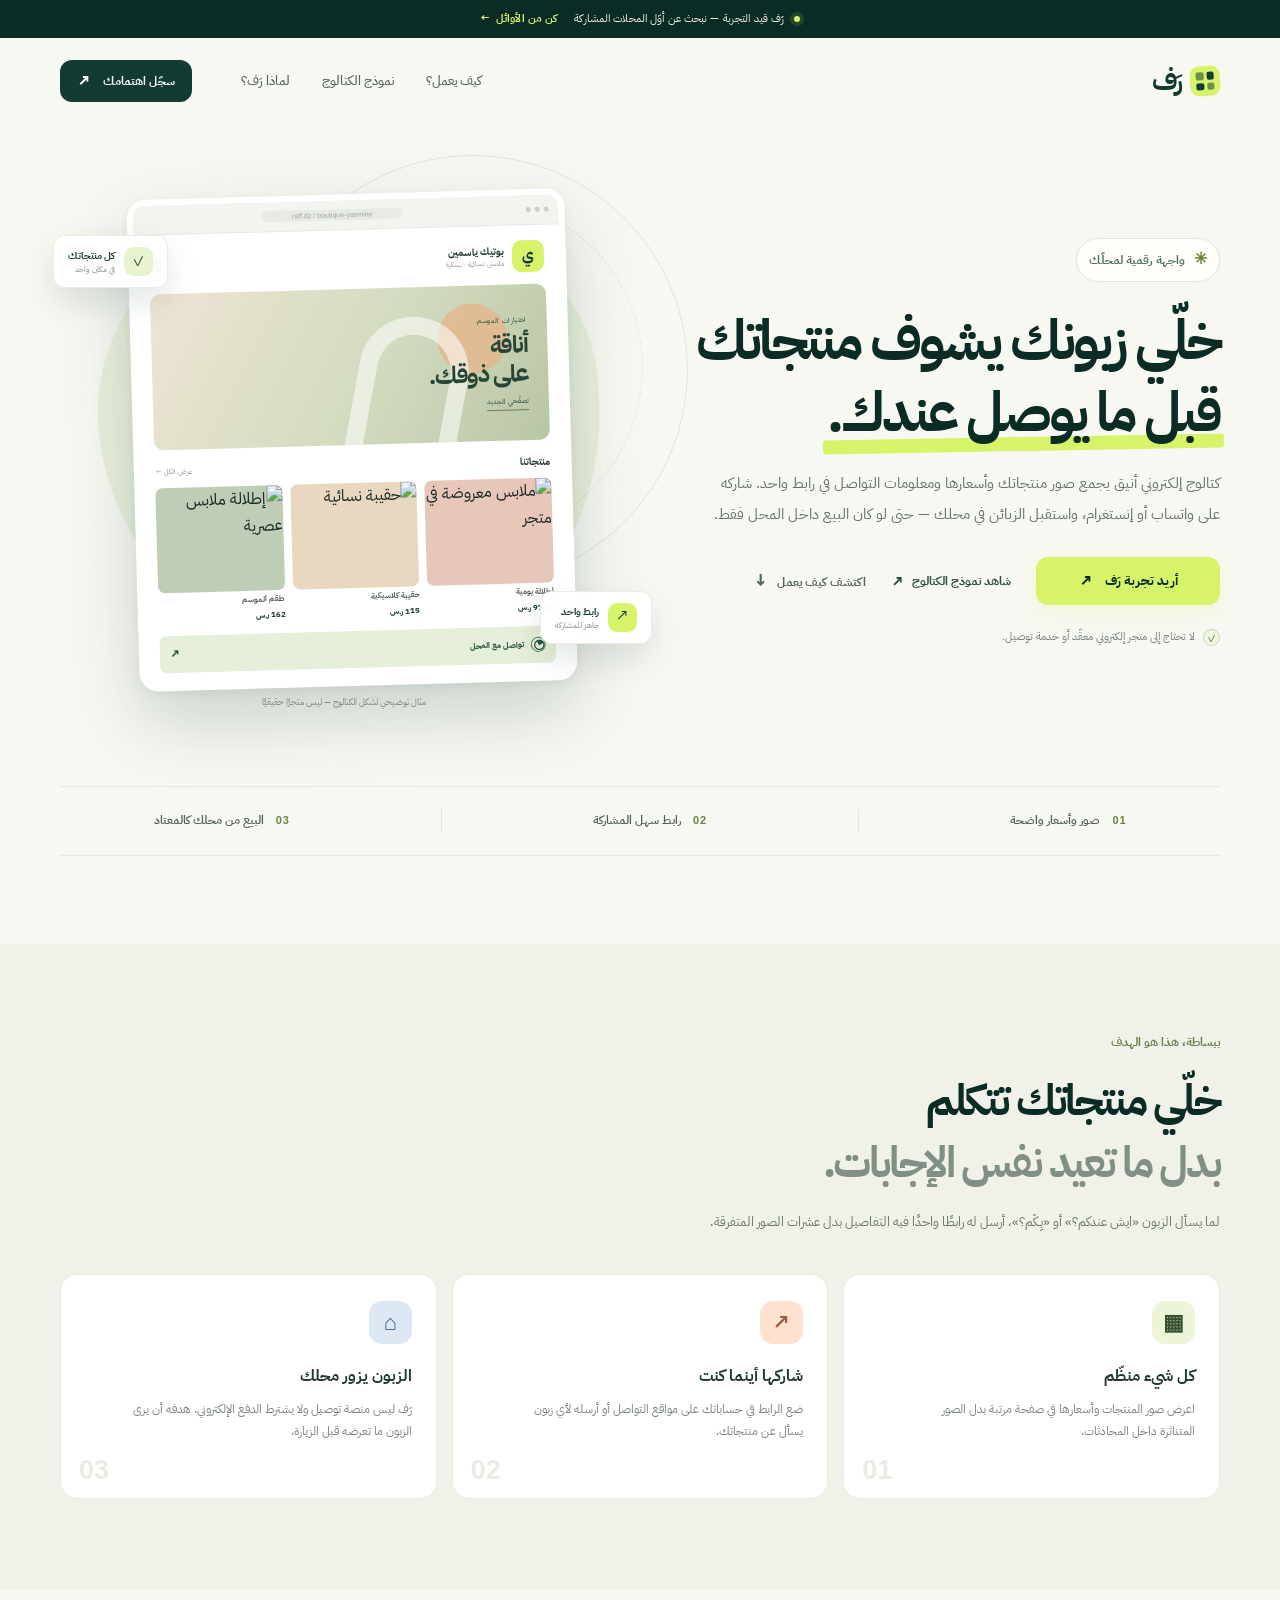
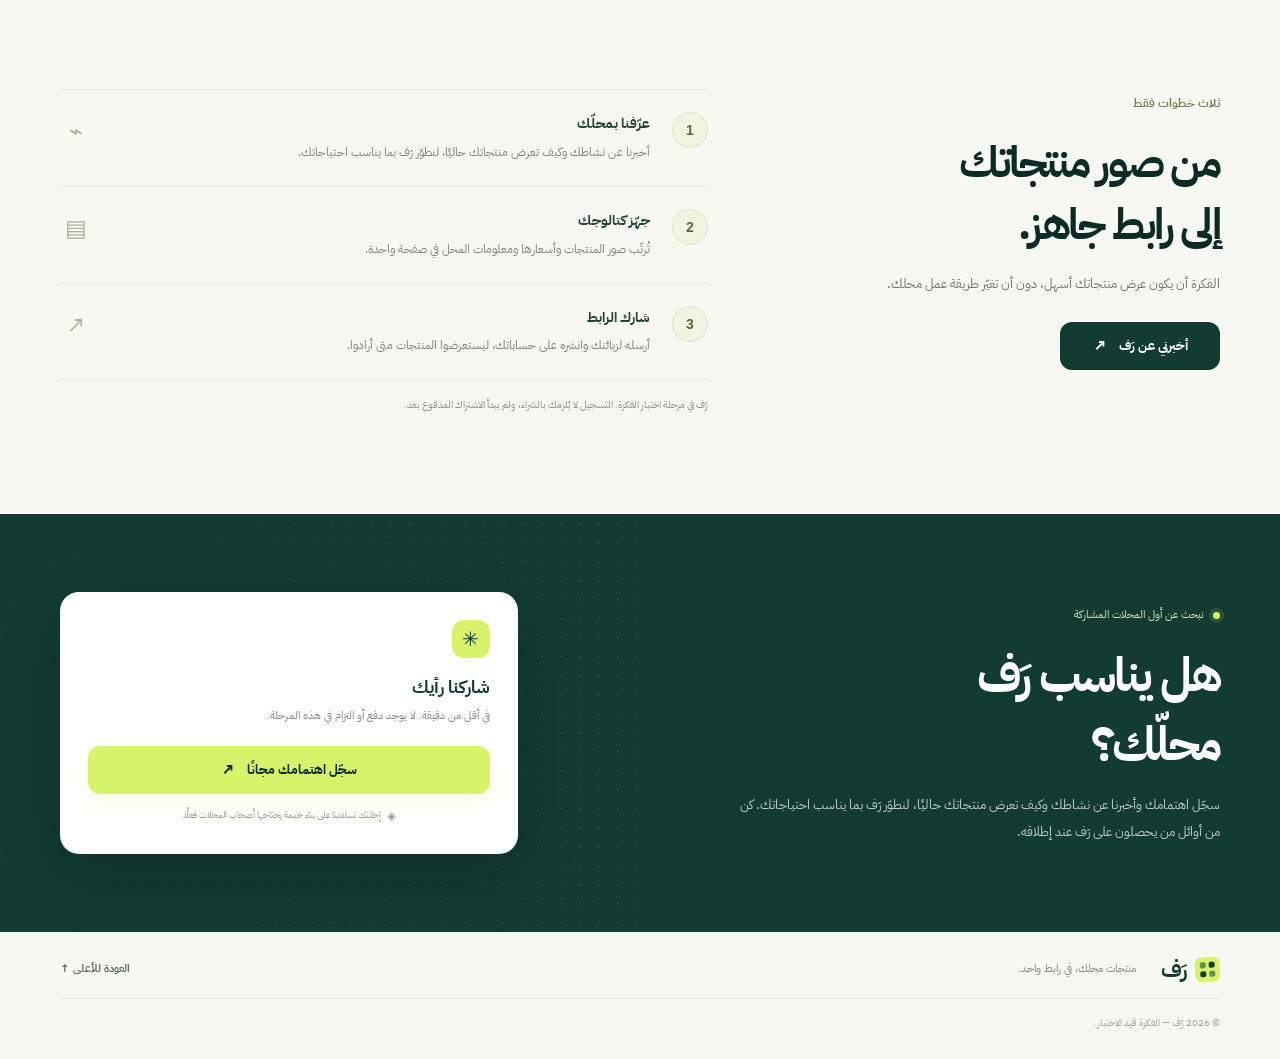
==== commit 71515a5d: "N/A" ====
--- a/index.html
+++ b/index.html
@@ -59,15 +59,15 @@
             <div class="product-grid">
               <article class="product-card">
                 <div class="product-image image-one"><img src="https://images.unsplash.com/photo-1483985988355-763728e1935b?auto=format&fit=crop&w=360&q=80" alt="ملابس معروضة في متجر" loading="lazy"></div>
-                <strong>إطلالة يومية</strong><span>3,500 دج</span>
+                <strong>إطلالة يومية</strong><span>97.50 ر.س</span>
               </article>
               <article class="product-card">
                 <div class="product-image image-two"><img src="https://images.unsplash.com/photo-1548036328-c9fa89d128fa?auto=format&fit=crop&w=360&q=80" alt="حقيبة نسائية" loading="lazy"></div>
-                <strong>حقيبة كلاسيكية</strong><span>4,200 دج</span>
+                <strong>حقيبة كلاسيكية</strong><span>115 ر.س</span>
               </article>
               <article class="product-card third-product">
                 <div class="product-image image-three"><img src="https://images.unsplash.com/photo-1515886657613-9f3515b0c78f?auto=format&fit=crop&w=360&q=80" alt="إطلالة ملابس عصرية" loading="lazy"></div>
-                <strong>طقم الموسم</strong><span>5,800 دج</span>
+                <strong>طقم الموسم</strong><span>162 ر.س</span>
               </article>
             </div>
             <div class="store-contact"><span class="whatsapp-symbol" aria-hidden="true">◔</span><span>تواصل مع المحل</span><span class="contact-arrow" aria-hidden="true">↗</span></div>
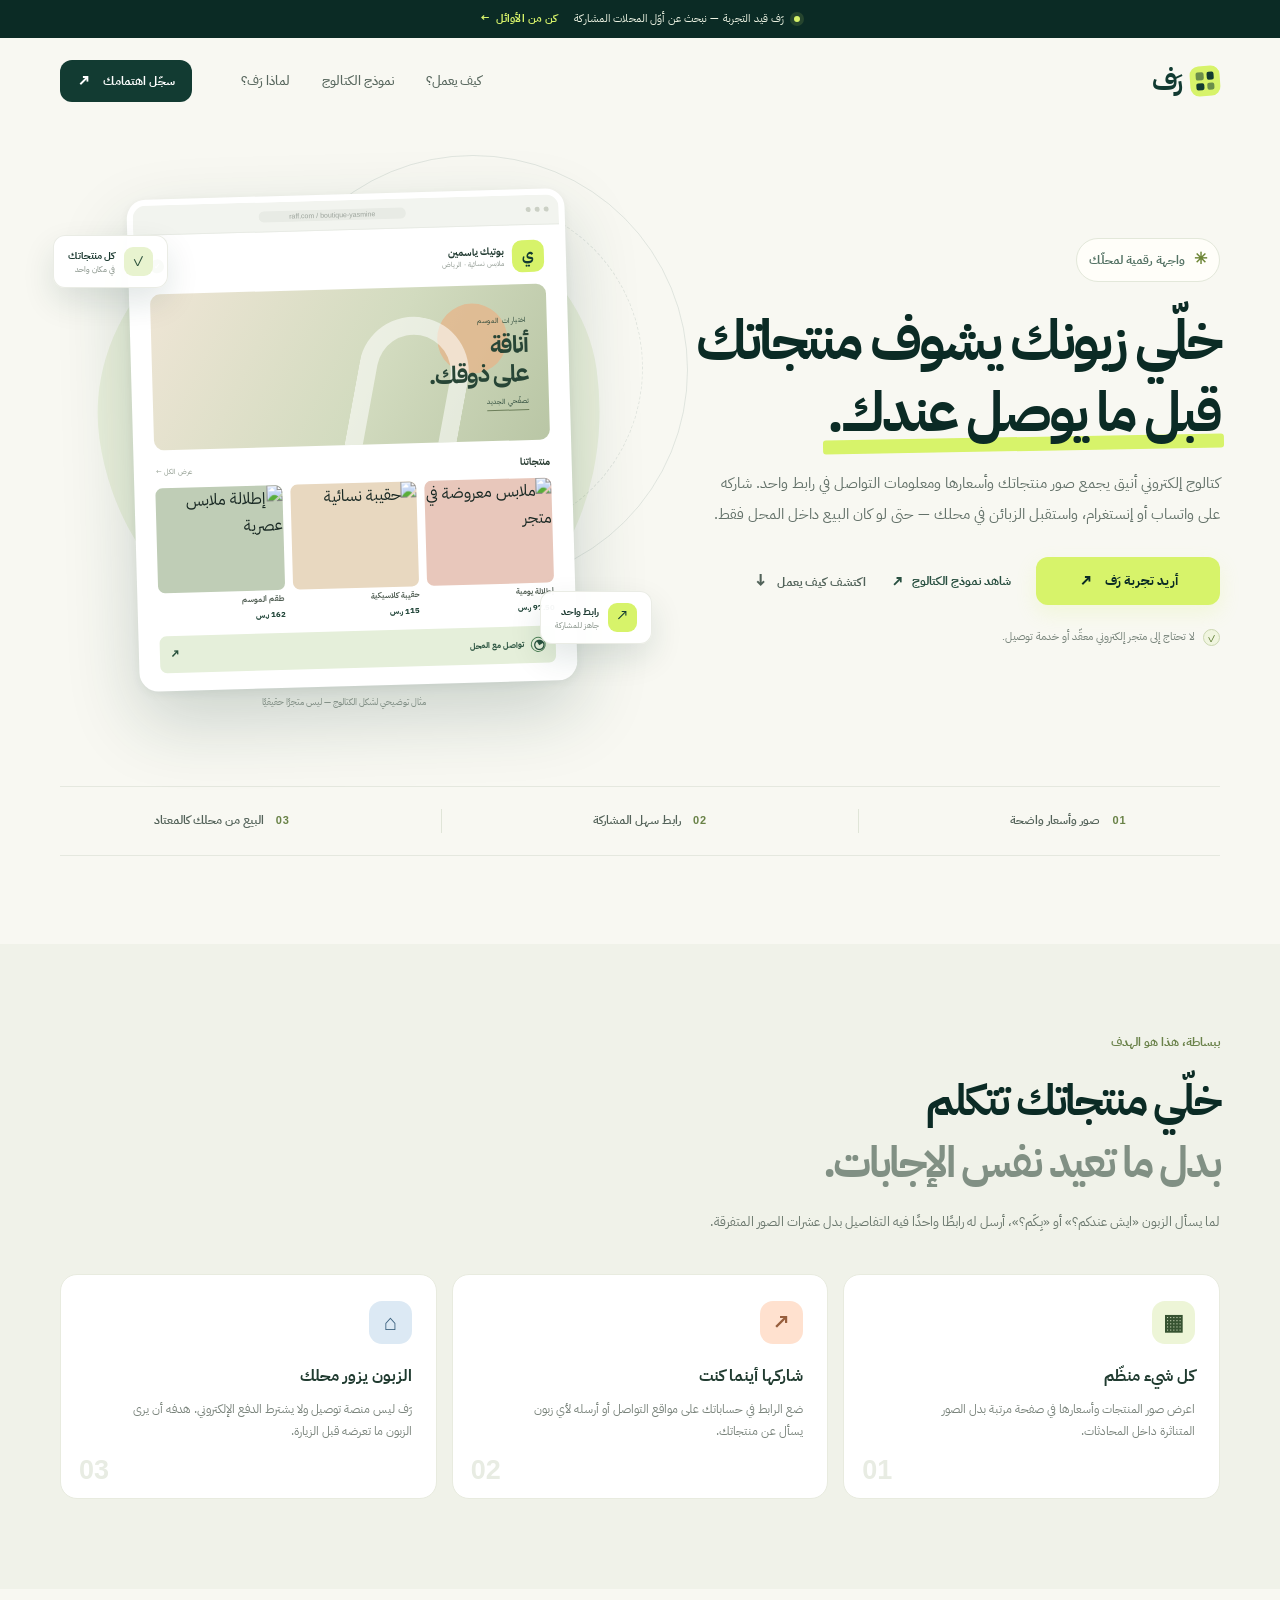
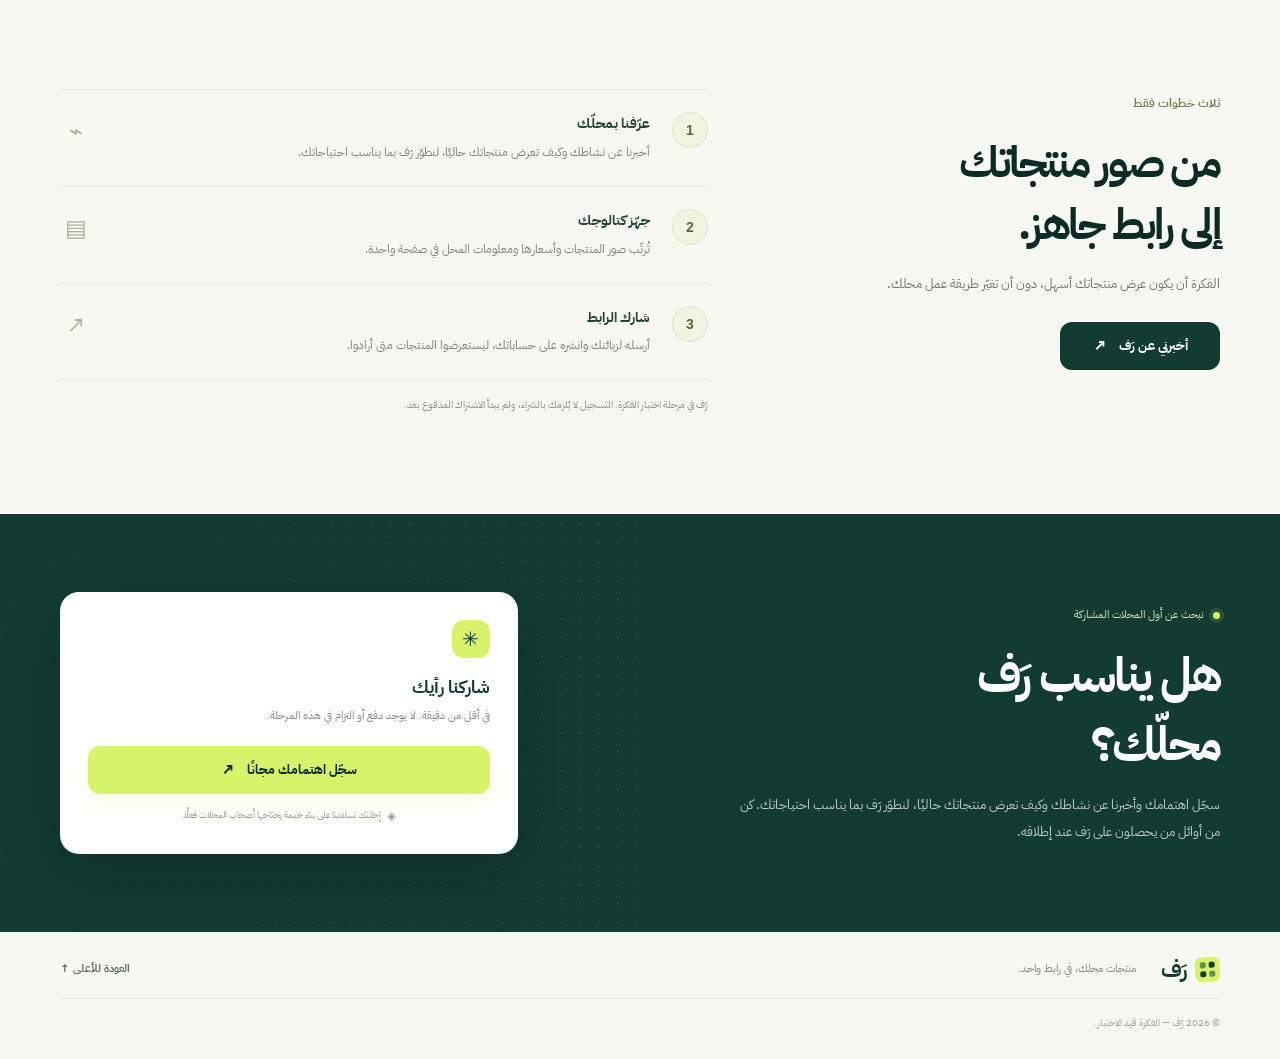
==== commit 3de49418: "N/A" ====
--- a/index.html
+++ b/index.html
@@ -47,9 +47,9 @@
         <div class="visual-orbit orbit-two" aria-hidden="true"></div>
         <div class="floating-note note-top"><span class="mini-check" aria-hidden="true">✓</span><span><strong>كل منتجاتك</strong><small>في مكان واحد</small></span></div>
         <div class="catalog-window">
-          <div class="browser-bar"><span></span><span></span><span></span><div class="browser-address">raff.dz / boutique-yasmine</div></div>
+          <div class="browser-bar"><span></span><span></span><span></span><div class="browser-address">raff.com / boutique-yasmine</div></div>
           <div class="catalog-content">
-            <div class="store-topline"><span class="store-avatar">ي</span><div class="store-title"><strong>بوتيك ياسمين</strong><small>ملابس نسائية · بسكرة</small></div><span class="verified-mark" aria-label="مثال توضيحي">✓</span></div>
+            <div class="store-topline"><span class="store-avatar">ي</span><div class="store-title"><strong>بوتيك ياسمين</strong><small>ملابس نسائية · الرياض</small></div><span class="verified-mark" aria-label="مثال توضيحي">✓</span></div>
             <div class="store-cover">
               <div class="cover-copy"><span>اختيارات الموسم</span><strong>أناقة<br>على ذوقك.</strong><small>تصفّحي الجديد</small></div>
               <div class="cover-sun" aria-hidden="true"></div>
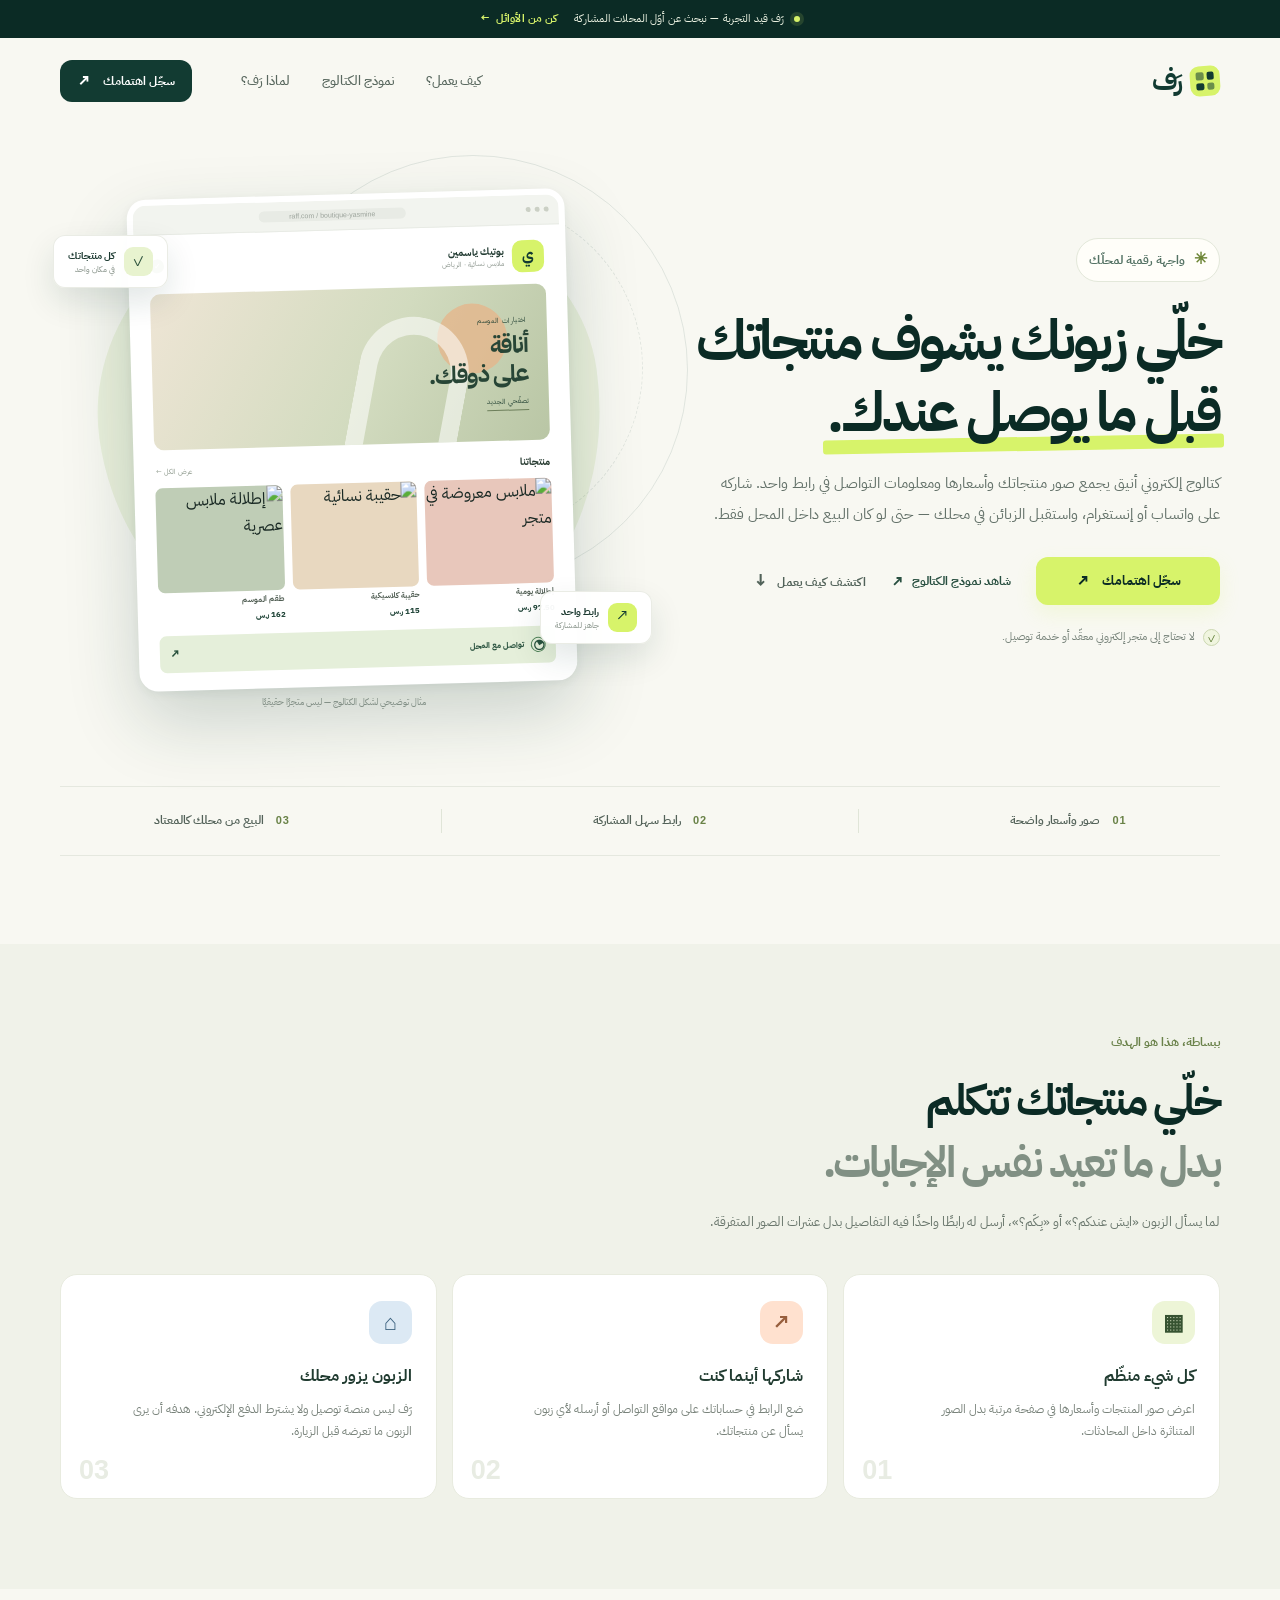
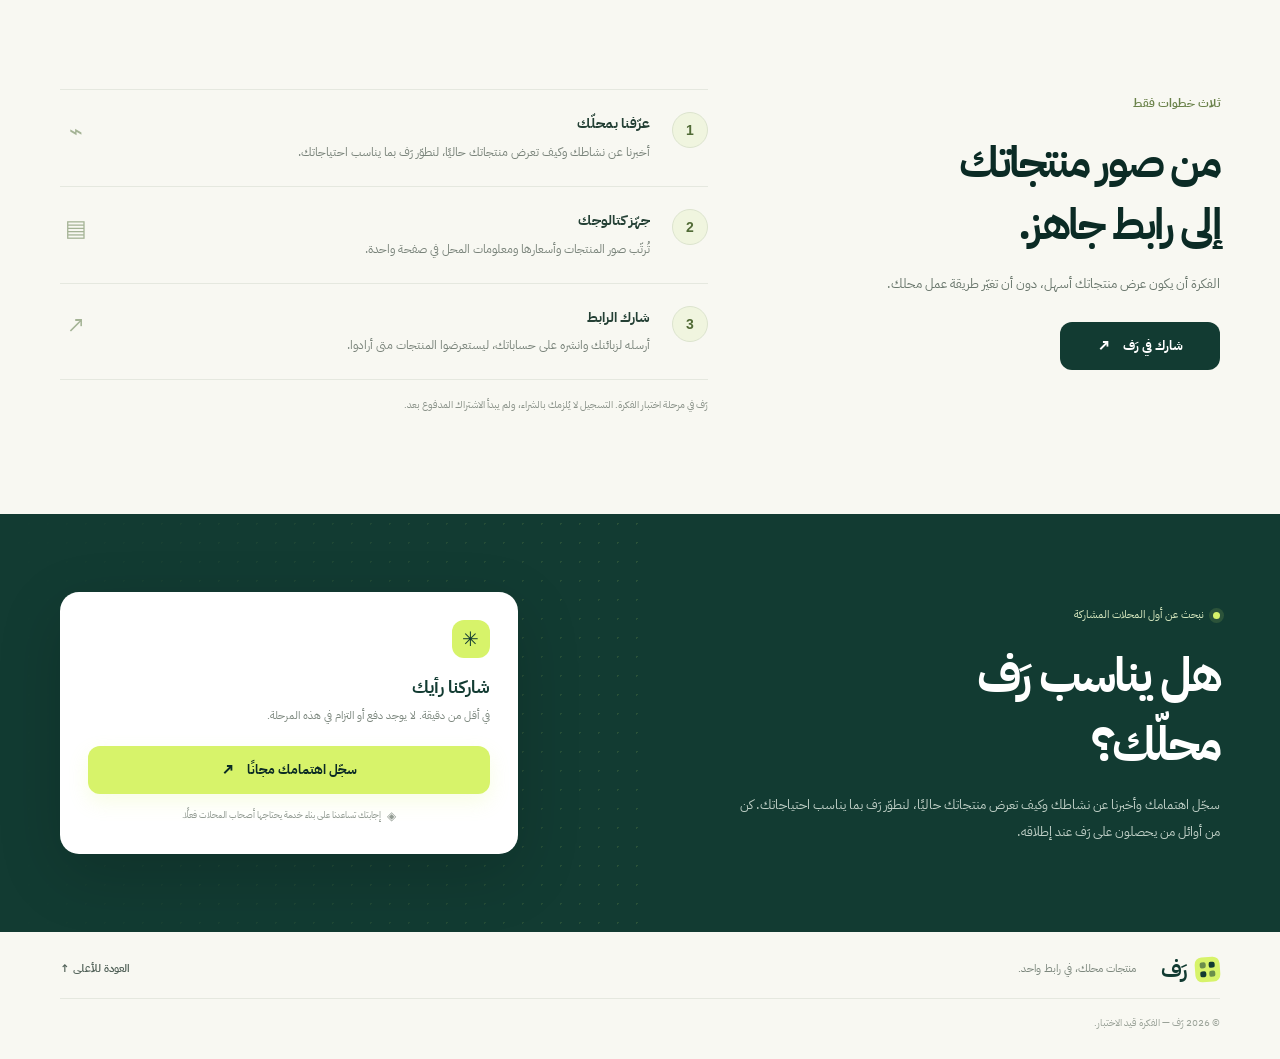
==== commit 97b035e0: "N/A" ====
--- a/index.html
+++ b/index.html
@@ -35,7 +35,7 @@
         <h1>خلّي زبونك يشوف منتجاتك <span class="highlight">قبل ما يوصل عندك.</span></h1>
         <p class="hero-description">كتالوج إلكتروني أنيق يجمع صور منتجاتك وأسعارها ومعلومات التواصل في رابط واحد. شاركه على واتساب أو إنستغرام، واستقبل الزبائن في محلك — حتى لو كان البيع داخل المحل فقط.</p>
         <div class="hero-actions">
-          <a class="button button-primary" href="https://forms.gle/eb7cZRVgDXHjj2559" target="_blank" rel="noopener noreferrer">أريد تجربة رَف <span aria-hidden="true">↗</span></a>
+          <a class="button button-primary" href="https://forms.gle/eb7cZRVgDXHjj2559" target="_blank" rel="noopener noreferrer">سجّل اهتمامك<span aria-hidden="true">↗</span></a>
           <a class="catalog-preview-link" href="catalog.html">شاهد نموذج الكتالوج <span aria-hidden="true">↗</span></a>
           <a class="text-link" href="#how">اكتشف كيف يعمل <span aria-hidden="true">↓</span></a>
         </div>
@@ -121,7 +121,7 @@
         <span class="section-kicker">ثلاث خطوات فقط</span>
         <h2>من صور منتجاتك<br>إلى رابط جاهز.</h2>
         <p>الفكرة أن يكون عرض منتجاتك أسهل، دون أن تغيّر طريقة عمل محلك.</p>
-        <a class="button button-dark" href="https://forms.gle/eb7cZRVgDXHjj2559" target="_blank" rel="noopener noreferrer">أخبرني عن رَف <span aria-hidden="true">↗</span></a>
+        <a class="button button-dark" href="https://forms.gle/eb7cZRVgDXHjj2559" target="_blank" rel="noopener noreferrer">شارك في رَف <span aria-hidden="true">↗</span></a>
       </div>
       <div class="steps-list">
         <article class="step-item"><span class="step-num">1</span><div><h3>عرّفنا بمحلّك</h3><p>أخبرنا عن نشاطك وكيف تعرض منتجاتك حاليًا، لنطوّر رَف بما يناسب احتياجاتك.</p></div><span class="step-symbol" aria-hidden="true">⌁</span></article>
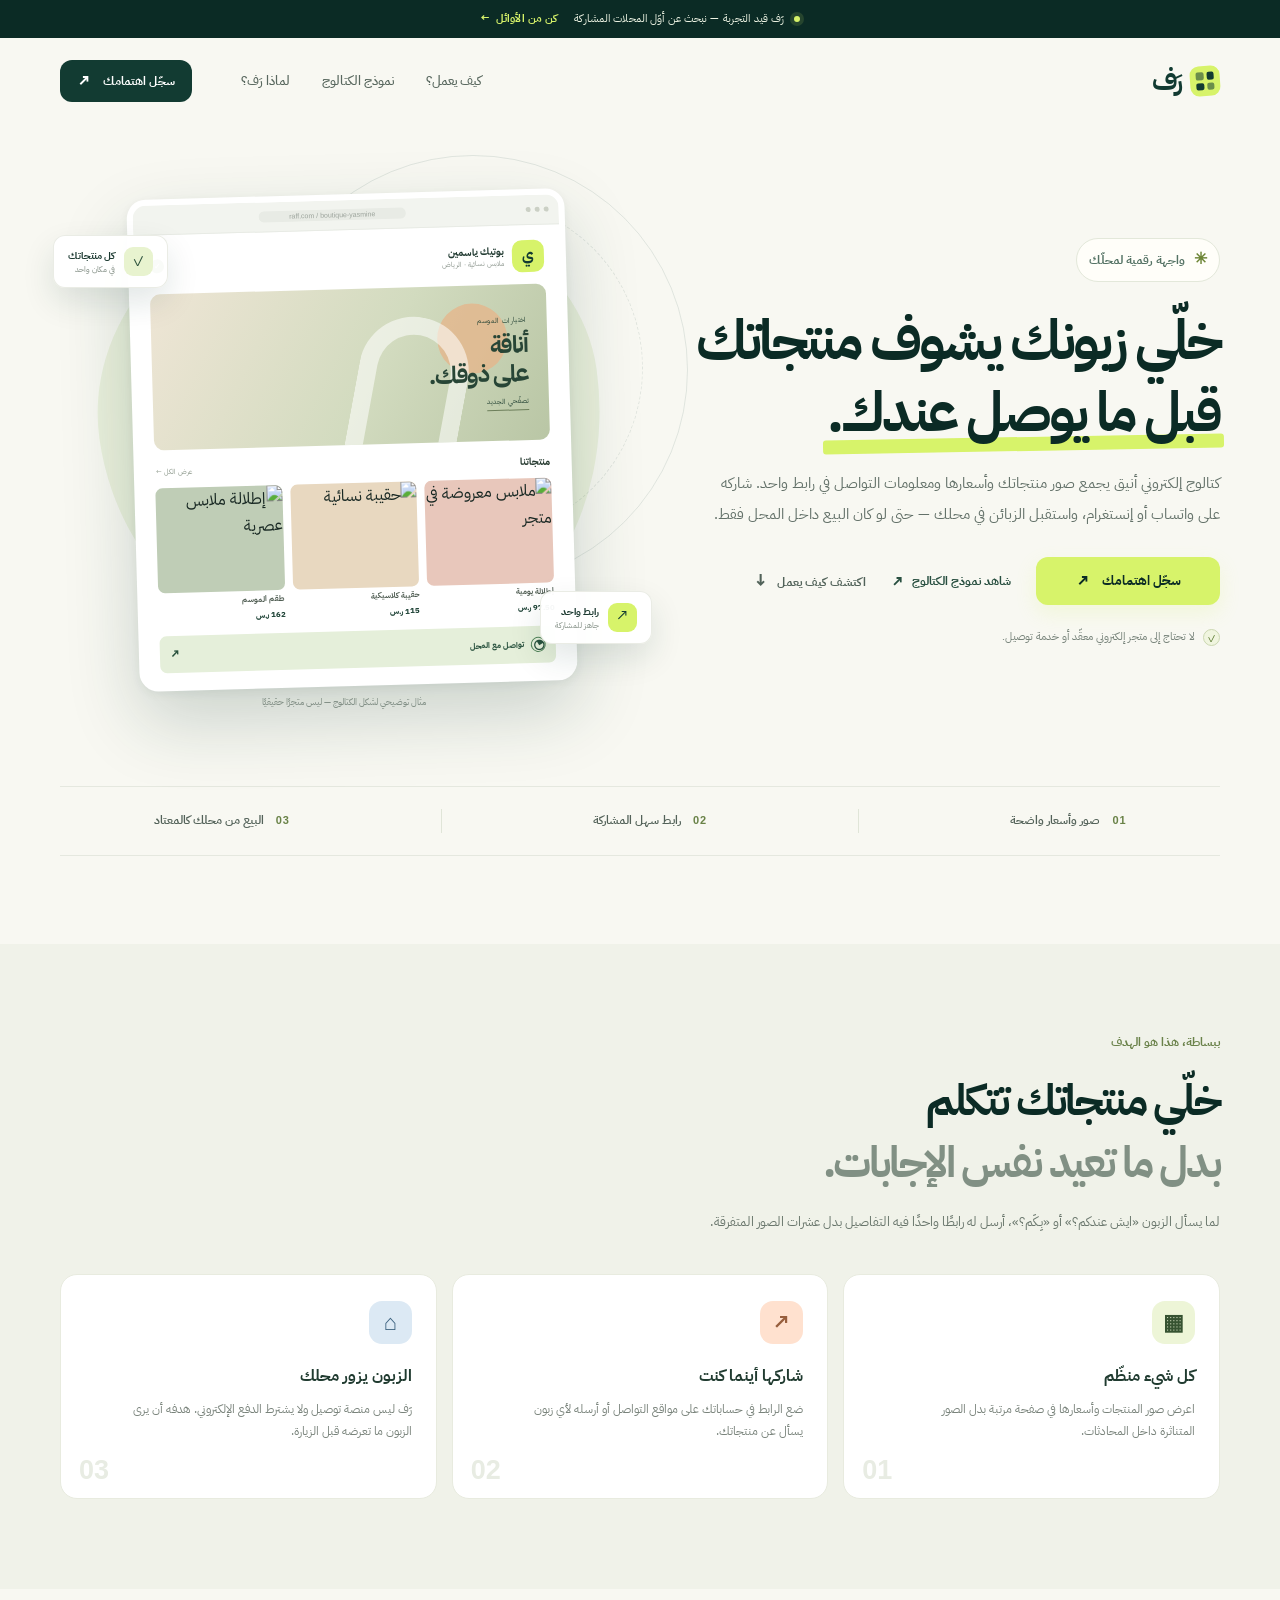
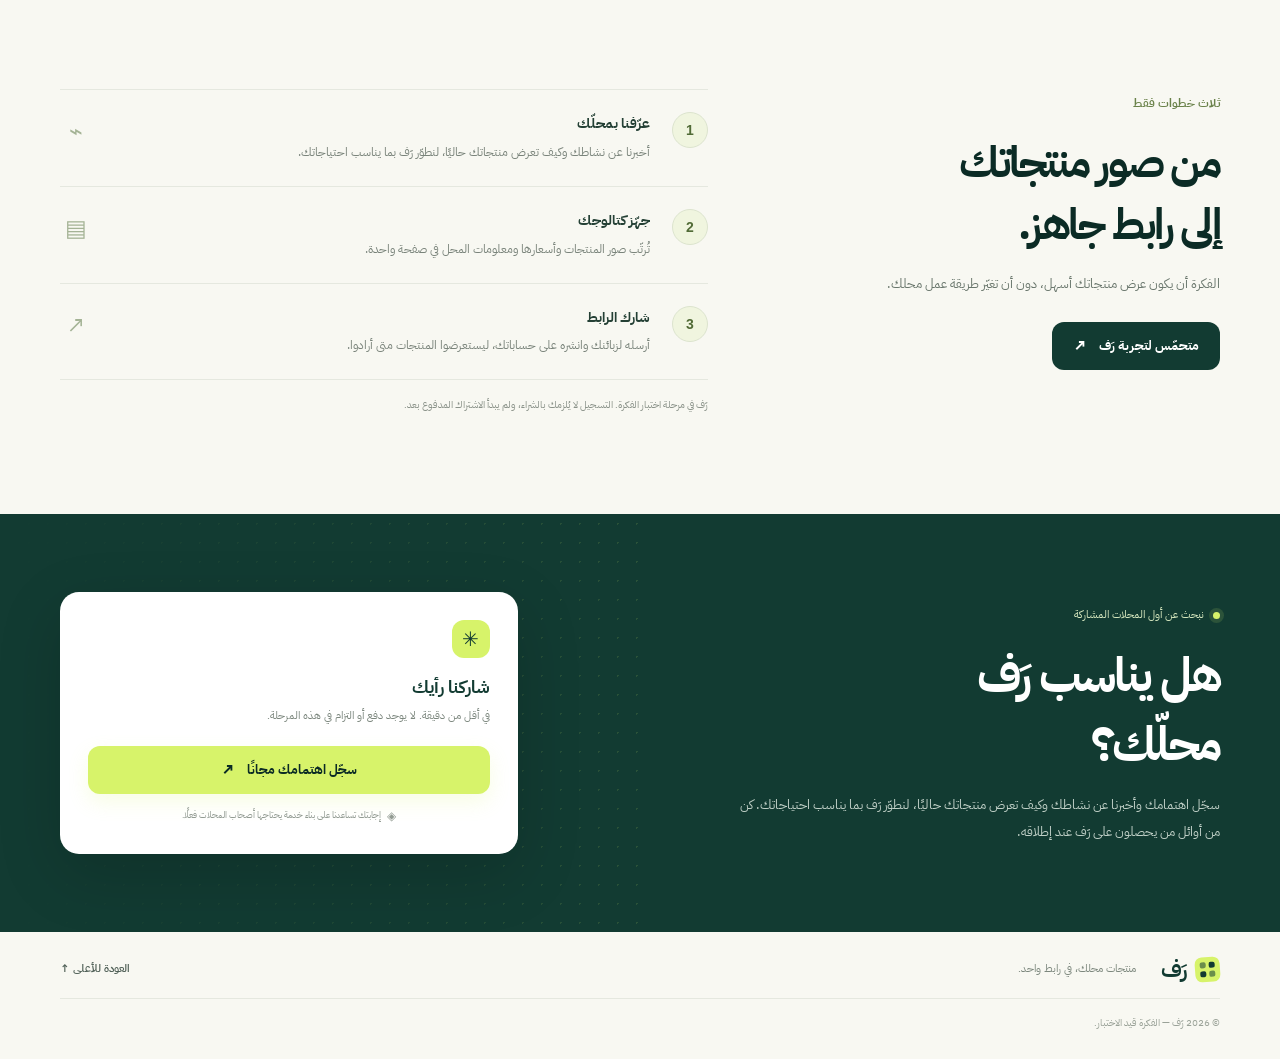
==== commit 2a785e4a: "N/A" ====
--- a/index.html
+++ b/index.html
@@ -121,7 +121,7 @@
         <span class="section-kicker">ثلاث خطوات فقط</span>
         <h2>من صور منتجاتك<br>إلى رابط جاهز.</h2>
         <p>الفكرة أن يكون عرض منتجاتك أسهل، دون أن تغيّر طريقة عمل محلك.</p>
-        <a class="button button-dark" href="https://forms.gle/eb7cZRVgDXHjj2559" target="_blank" rel="noopener noreferrer">شارك في رَف <span aria-hidden="true">↗</span></a>
+        <a class="button button-dark" href="https://forms.gle/eb7cZRVgDXHjj2559" target="_blank" rel="noopener noreferrer">متحمّس لتجربة رَف <span aria-hidden="true">↗</span></a>
       </div>
       <div class="steps-list">
         <article class="step-item"><span class="step-num">1</span><div><h3>عرّفنا بمحلّك</h3><p>أخبرنا عن نشاطك وكيف تعرض منتجاتك حاليًا، لنطوّر رَف بما يناسب احتياجاتك.</p></div><span class="step-symbol" aria-hidden="true">⌁</span></article>
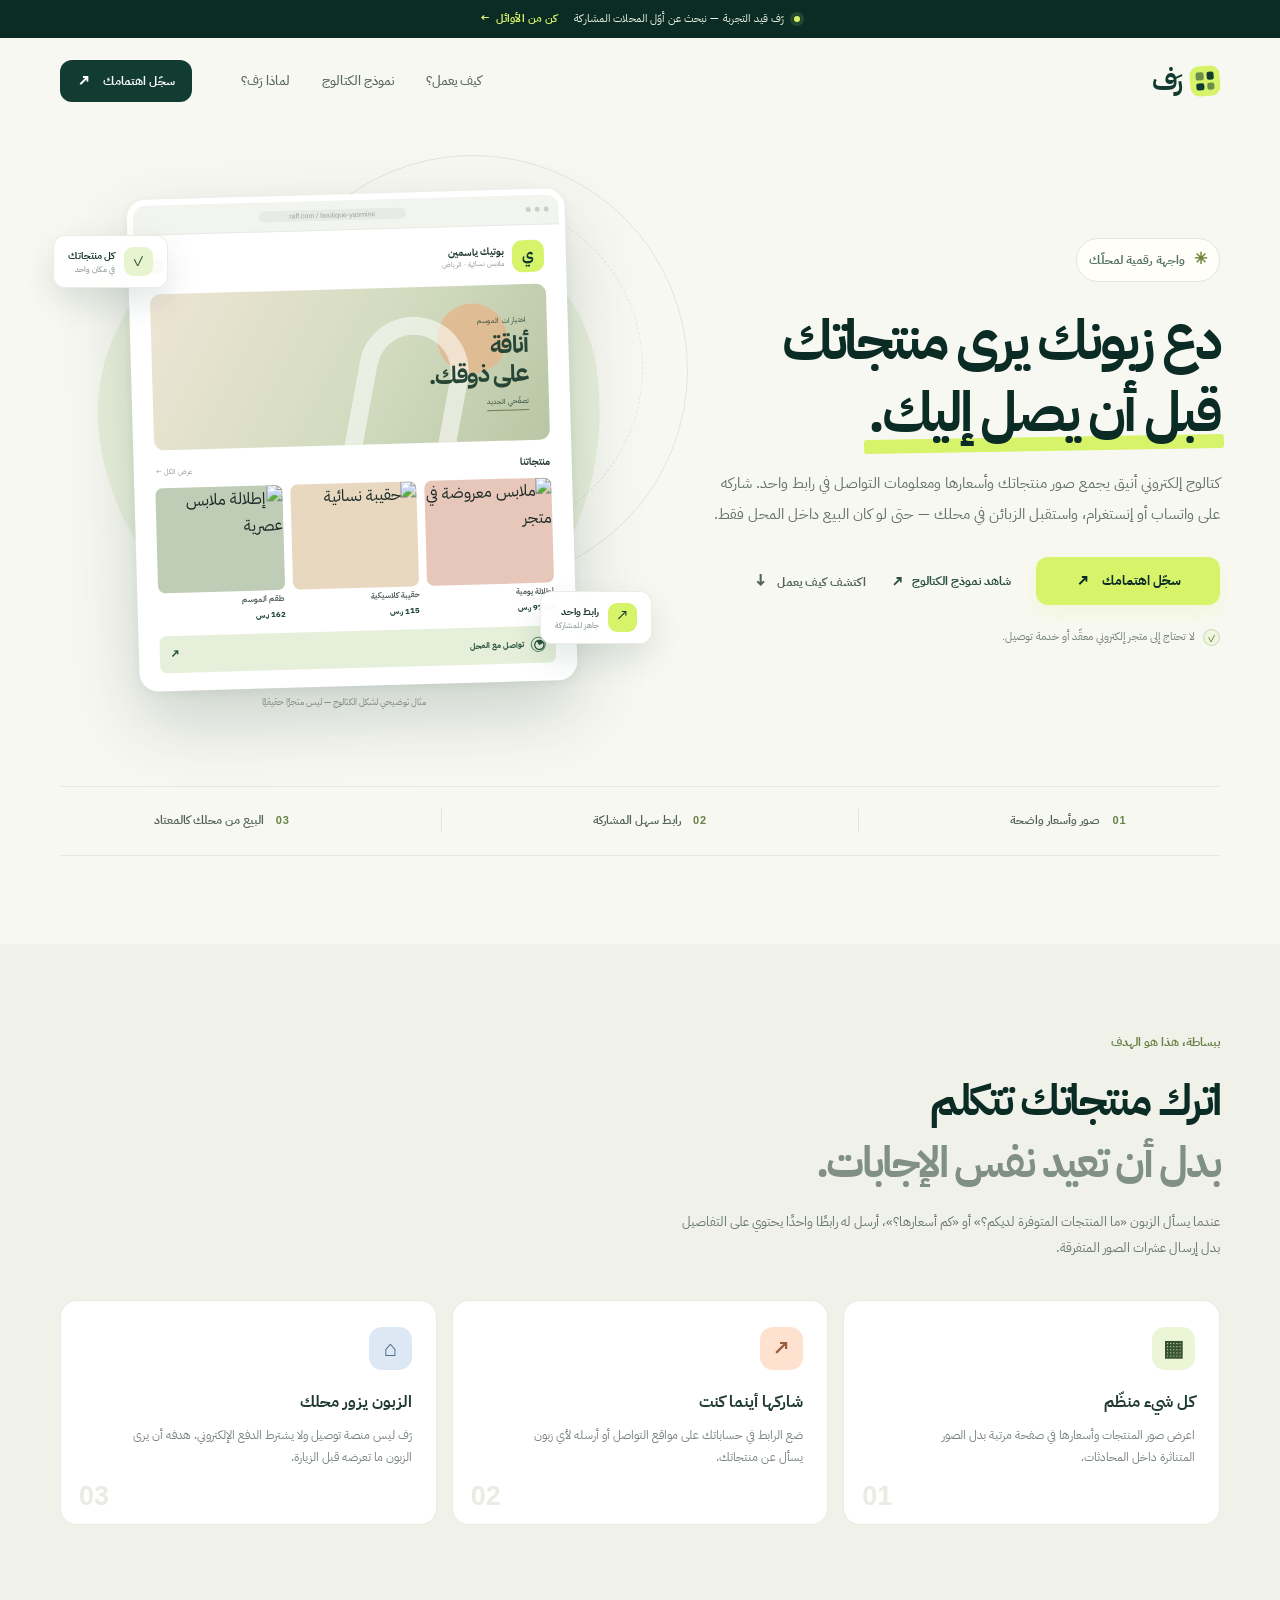
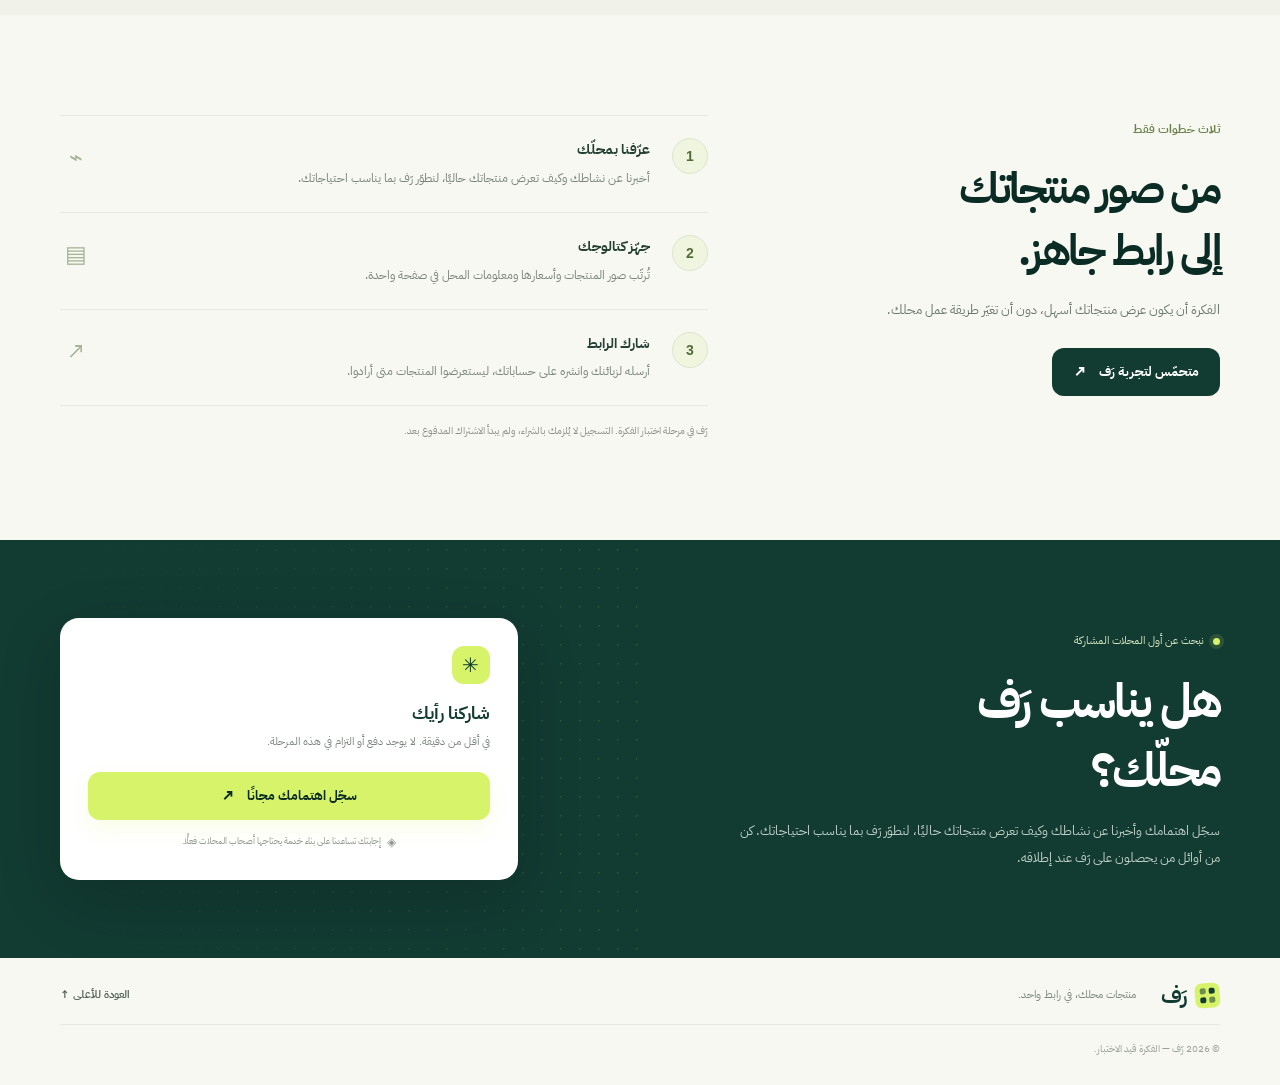
==== commit 06d6d7bf: "N/A" ====
--- a/index.html
+++ b/index.html
@@ -32,7 +32,7 @@
     <section class="hero container">
       <div class="hero-copy">
         <div class="eyebrow"><span class="eyebrow-icon" aria-hidden="true">✳</span> واجهة رقمية لمحلّك</div>
-        <h1>خلّي زبونك يشوف منتجاتك <span class="highlight">قبل ما يوصل عندك.</span></h1>
+        <h1>دع زبونك يرى منتجاتك <span class="highlight">قبل أن يصل إليك.</span></h1>
         <p class="hero-description">كتالوج إلكتروني أنيق يجمع صور منتجاتك وأسعارها ومعلومات التواصل في رابط واحد. شاركه على واتساب أو إنستغرام، واستقبل الزبائن في محلك — حتى لو كان البيع داخل المحل فقط.</p>
         <div class="hero-actions">
           <a class="button button-primary" href="https://forms.gle/eb7cZRVgDXHjj2559" target="_blank" rel="noopener noreferrer">سجّل اهتمامك<span aria-hidden="true">↗</span></a>
@@ -90,8 +90,10 @@
       <div class="container section-inner">
         <div class="section-heading">
           <span class="section-kicker">ببساطة، هذا هو الهدف</span>
-          <h2>خلّي منتجاتك تتكلم<br><span class="muted-heading">بدل ما تعيد نفس الإجابات.</span></h2>
-          <p>لما يسأل الزبون «ايش عندكم؟» أو «بِـكَم؟»، أرسل له رابطًا واحدًا فيه التفاصيل بدل عشرات الصور المتفرقة.</p>
+          <h2>اترك منتجاتك تتكلم<br><span class="muted-heading">بدل أن تعيد نفس الإجابات.</span></h2>
+          <p>
+            عندما يسأل الزبون «ما المنتجات المتوفرة لديكم؟» أو «كم أسعارها؟»، أرسل له رابطًا واحدًا يحتوي على التفاصيل بدل إرسال عشرات الصور المتفرقة.
+          </p>
         </div>
         <div class="benefit-grid">
           <article class="benefit-card">
